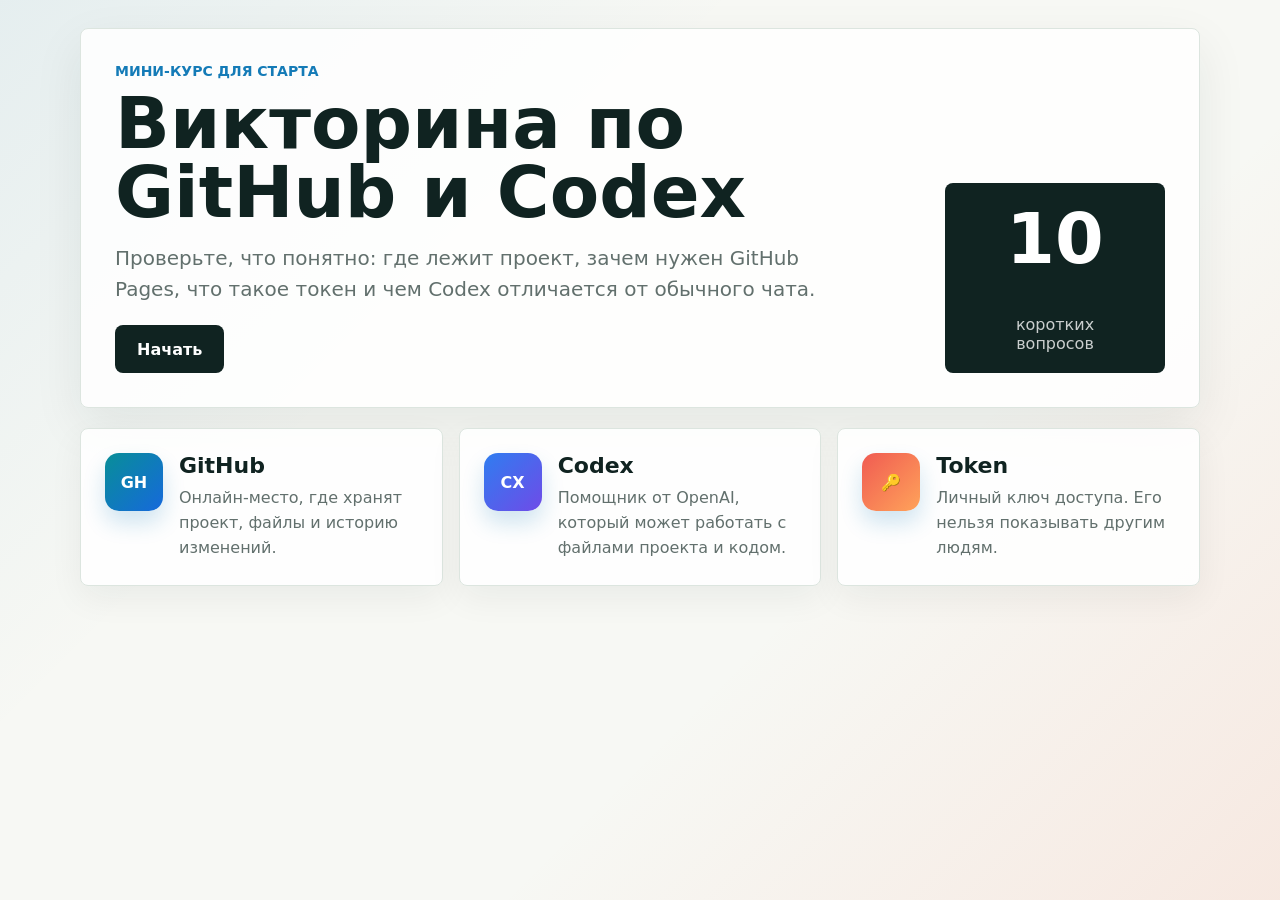
==== index.html @ a249868d "Publish GitHub and Codex quiz" ====
<!doctype html>
<html lang="ru">
<head>
  <meta charset="utf-8">
  <meta name="viewport" content="width=device-width, initial-scale=1">
  <title>Викторина: GitHub и Codex</title>
  <link rel="stylesheet" href="style.css">
</head>
<body>
  <main class="app">
    <section class="intro" id="intro">
      <div class="intro__content">
        <p class="eyebrow">Мини-курс для старта</p>
        <h1>Викторина по GitHub и Codex</h1>
        <p class="intro__text">
          Проверьте, что понятно: где лежит проект, зачем нужен GitHub Pages,
          что такое токен и чем Codex отличается от обычного чата.
        </p>
        <button class="primary-btn" id="startBtn" type="button">Начать</button>
      </div>
      <div class="score-card" aria-label="Информация о викторине">
        <strong>10</strong>
        <span>коротких вопросов</span>
      </div>
    </section>

    <section class="terms" aria-label="Короткий словарь">
      <article class="term-card">
        <span class="term-icon blue">GH</span>
        <div>
          <h2>GitHub</h2>
          <p>Онлайн-место, где хранят проект, файлы и историю изменений.</p>
        </div>
      </article>
      <article class="term-card">
        <span class="term-icon violet">CX</span>
        <div>
          <h2>Codex</h2>
          <p>Помощник от OpenAI, который может работать с файлами проекта и кодом.</p>
        </div>
      </article>
      <article class="term-card">
        <span class="term-icon coral">🔑</span>
        <div>
          <h2>Token</h2>
          <p>Личный ключ доступа. Его нельзя показывать другим людям.</p>
        </div>
      </article>
    </section>

    <section class="quiz is-hidden" id="quiz" aria-live="polite">
      <div class="quiz__top">
        <span id="progressText">Вопрос 1 из 10</span>
        <span id="scoreText">0 правильных</span>
      </div>
      <div class="progress">
        <span id="progressBar"></span>
      </div>
      <article class="question-card">
        <p class="question-tag" id="questionTag">GitHub</p>
        <h2 id="questionText"></h2>
        <div class="answers" id="answers"></div>
      </article>
      <div class="quiz__actions">
        <button class="ghost-btn" id="restartBtn" type="button">Сначала</button>
        <button class="primary-btn" id="nextBtn" type="button" disabled>Дальше</button>
      </div>
    </section>

    <section class="result is-hidden" id="result">
      <p class="eyebrow">Результат</p>
      <h2 id="resultTitle"></h2>
      <p id="resultText"></p>
      <button class="primary-btn" id="againBtn" type="button">Пройти еще раз</button>
    </section>
  </main>

  <script src="script.js"></script>
</body>
</html>
---- style.css ----
:root {
  color-scheme: light;
  --bg: #f7f8f4;
  --ink: #102321;
  --muted: #62706d;
  --line: #dce5df;
  --white: #ffffff;
  --blue: #147bb7;
  --violet: #5359e8;
  --coral: #f37856;
  --green: #18a06f;
  --red: #d94b4b;
  font-family: Inter, ui-sans-serif, system-ui, -apple-system, BlinkMacSystemFont, "Segoe UI", sans-serif;
}

* {
  box-sizing: border-box;
}

body {
  margin: 0;
  min-height: 100vh;
  background:
    linear-gradient(135deg, rgba(20, 123, 183, 0.08), transparent 34%),
    linear-gradient(315deg, rgba(243, 120, 86, 0.12), transparent 36%),
    var(--bg);
  color: var(--ink);
}

button {
  border: 0;
  cursor: pointer;
  font: inherit;
}

.app {
  width: min(1120px, calc(100% - 32px));
  margin: 0 auto;
  padding: 28px 0;
}

.intro {
  min-height: 330px;
  display: grid;
  grid-template-columns: minmax(0, 1fr) 220px;
  gap: 24px;
  align-items: end;
  padding: 34px;
  border: 1px solid var(--line);
  border-radius: 8px;
  background: rgba(255, 255, 255, 0.86);
  box-shadow: 0 18px 50px rgba(16, 35, 33, 0.08);
}

.eyebrow,
.question-tag {
  margin: 0 0 10px;
  color: var(--blue);
  font-size: 14px;
  font-weight: 800;
  text-transform: uppercase;
  letter-spacing: 0;
}

h1,
h2,
p {
  margin-top: 0;
}

h1 {
  max-width: 780px;
  margin-bottom: 16px;
  font-size: clamp(36px, 7vw, 72px);
  line-height: 0.96;
  letter-spacing: 0;
}

.intro__text {
  max-width: 720px;
  color: var(--muted);
  font-size: 20px;
  line-height: 1.55;
}

.primary-btn,
.ghost-btn {
  min-height: 48px;
  padding: 0 22px;
  border-radius: 8px;
  font-weight: 800;
}

.primary-btn {
  background: var(--ink);
  color: var(--white);
}

.primary-btn:disabled {
  cursor: not-allowed;
  opacity: 0.38;
}

.ghost-btn {
  border: 1px solid var(--line);
  background: var(--white);
  color: var(--ink);
}

.score-card {
  display: grid;
  place-items: center;
  min-height: 190px;
  border-radius: 8px;
  background: #102321;
  color: var(--white);
  text-align: center;
}

.score-card strong {
  display: block;
  font-size: 70px;
  line-height: 1;
}

.score-card span {
  max-width: 130px;
  color: rgba(255, 255, 255, 0.78);
}

.terms {
  display: grid;
  grid-template-columns: repeat(3, minmax(0, 1fr));
  gap: 16px;
  margin: 20px 0;
}

.term-card,
.question-card,
.result {
  border: 1px solid var(--line);
  border-radius: 8px;
  background: rgba(255, 255, 255, 0.9);
  box-shadow: 0 12px 34px rgba(16, 35, 33, 0.06);
}

.term-card {
  display: grid;
  grid-template-columns: 58px minmax(0, 1fr);
  gap: 16px;
  min-height: 156px;
  padding: 24px;
}

.term-icon {
  display: grid;
  place-items: center;
  width: 58px;
  height: 58px;
  border-radius: 14px;
  color: var(--white);
  font-weight: 900;
  box-shadow: 0 12px 22px rgba(20, 123, 183, 0.2);
}

.term-icon.blue {
  background: linear-gradient(135deg, #088e98, #1669dc);
}

.term-icon.violet {
  background: linear-gradient(135deg, #2f7df0, #6f4be8);
}

.term-icon.coral {
  background: linear-gradient(135deg, #f05b52, #ffa35a);
}

.term-card h2 {
  margin-bottom: 8px;
  font-size: 22px;
}

.term-card p {
  margin-bottom: 0;
  color: var(--muted);
  line-height: 1.55;
}

.quiz {
  margin-top: 20px;
}

.quiz__top,
.quiz__actions {
  display: flex;
  justify-content: space-between;
  gap: 12px;
  align-items: center;
}

.quiz__top {
  color: var(--muted);
  font-weight: 750;
}

.progress {
  height: 10px;
  margin: 12px 0 18px;
  border-radius: 99px;
  background: #e8eee9;
  overflow: hidden;
}

.progress span {
  display: block;
  width: 0;
  height: 100%;
  border-radius: inherit;
  background: linear-gradient(90deg, var(--blue), var(--green));
  transition: width 220ms ease;
}

.question-card {
  min-height: 360px;
  padding: 30px;
}

.question-card h2 {
  margin-bottom: 24px;
  font-size: clamp(26px, 4vw, 42px);
  line-height: 1.12;
  letter-spacing: 0;
}

.answers {
  display: grid;
  grid-template-columns: repeat(2, minmax(0, 1fr));
  gap: 14px;
}

.answer-btn {
  min-height: 88px;
  padding: 18px;
  border: 1px solid var(--line);
  border-radius: 8px;
  background: var(--white);
  color: var(--ink);
  text-align: left;
  font-weight: 750;
  line-height: 1.35;
}

.answer-btn:hover {
  border-color: #9fbbb2;
}

.answer-btn.correct {
  border-color: rgba(24, 160, 111, 0.5);
  background: rgba(24, 160, 111, 0.12);
}

.answer-btn.wrong {
  border-color: rgba(217, 75, 75, 0.5);
  background: rgba(217, 75, 75, 0.1);
}

.answer-btn:disabled {
  cursor: default;
}

.quiz__actions {
  margin-top: 16px;
}

.result {
  margin-top: 20px;
  padding: 34px;
}

.result h2 {
  margin-bottom: 12px;
  font-size: clamp(32px, 6vw, 58px);
  line-height: 1;
}

.result p {
  max-width: 680px;
  color: var(--muted);
  font-size: 19px;
  line-height: 1.5;
}

.is-hidden {
  display: none;
}

@media (max-width: 760px) {
  .app {
    width: min(100% - 24px, 1120px);
    padding: 12px 0 24px;
  }

  .intro {
    grid-template-columns: 1fr;
    min-height: auto;
    padding: 24px;
  }

  .score-card {
    min-height: 120px;
  }

  .terms,
  .answers {
    grid-template-columns: 1fr;
  }

  .term-card {
    min-height: auto;
    padding: 18px;
  }

  .question-card {
    min-height: auto;
    padding: 22px;
  }

  .quiz__actions {
    align-items: stretch;
    flex-direction: column-reverse;
  }
}
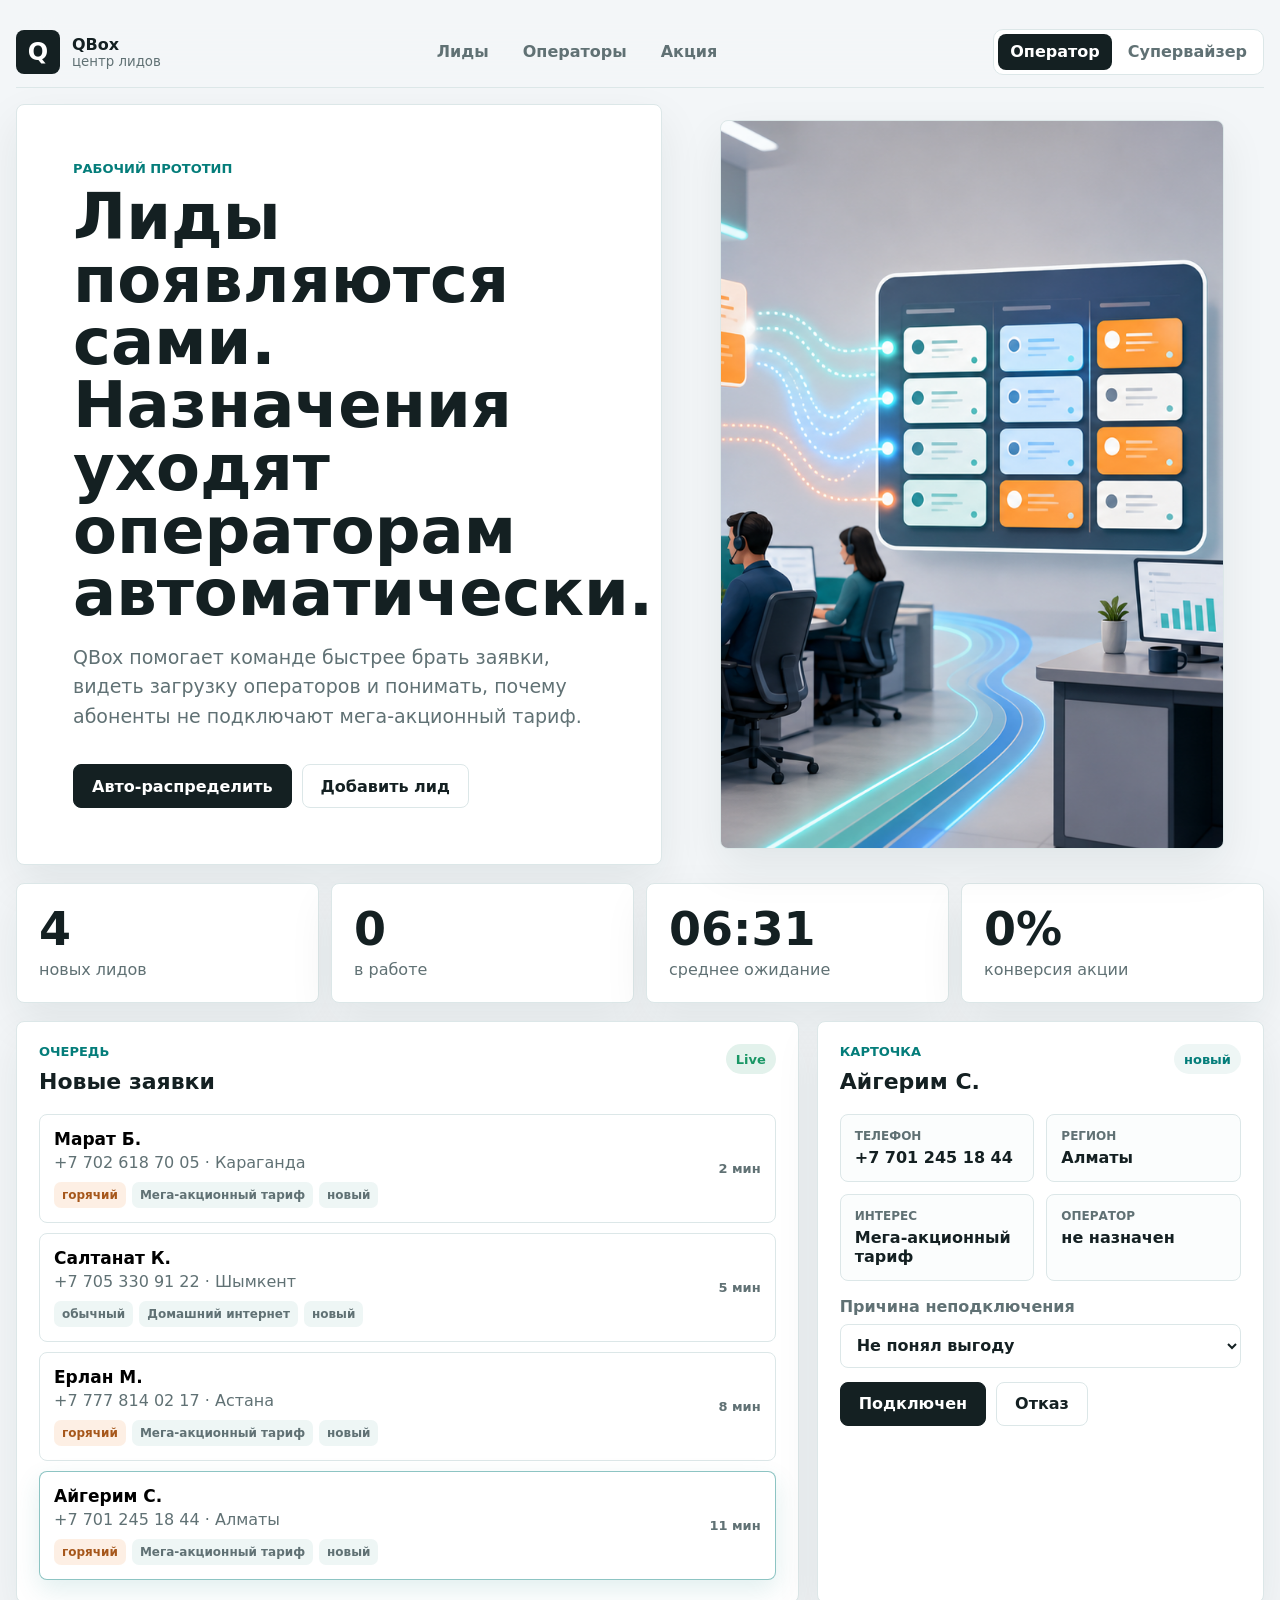
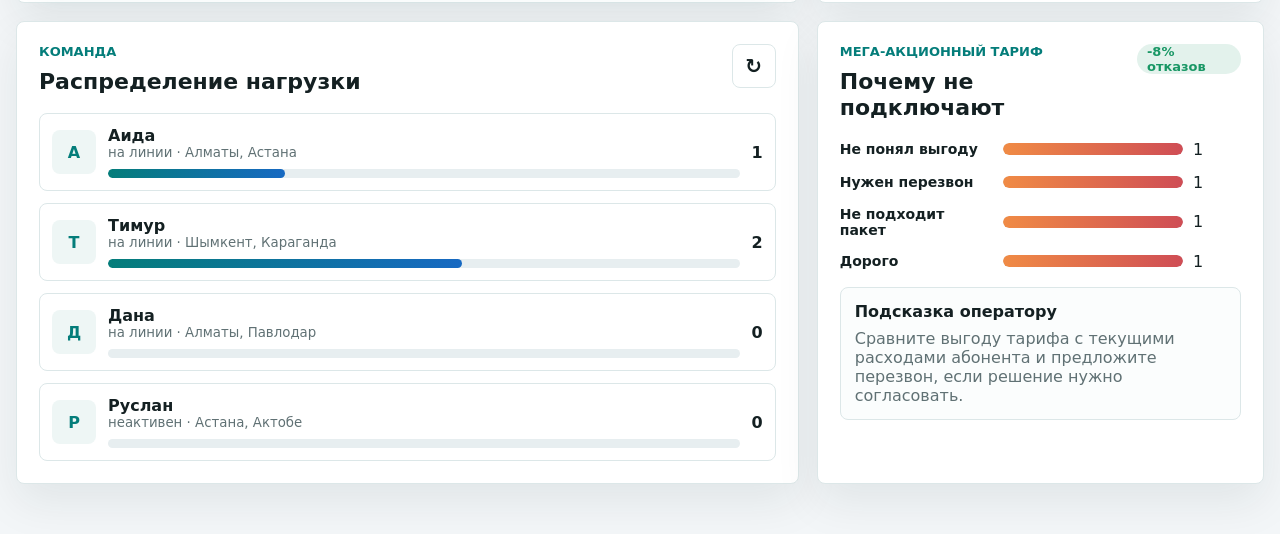
==== commit 294b1757: "Автоматизировать лиды и тарифы" ====
--- a/index.html
+++ b/index.html
@@ -3,78 +3,156 @@
 <head>
   <meta charset="utf-8">
   <meta name="viewport" content="width=device-width, initial-scale=1">
-  <title>Викторина: GitHub и Codex</title>
+  <title>QBox | Центр лидов</title>
   <link rel="stylesheet" href="style.css">
 </head>
 <body>
-  <main class="app">
-    <section class="intro" id="intro">
-      <div class="intro__content">
-        <p class="eyebrow">Мини-курс для старта</p>
-        <h1>Викторина по GitHub и Codex</h1>
-        <p class="intro__text">
-          Проверьте, что понятно: где лежит проект, зачем нужен GitHub Pages,
-          что такое токен и чем Codex отличается от обычного чата.
-        </p>
-        <button class="primary-btn" id="startBtn" type="button">Начать</button>
+  <div class="app-shell">
+    <header class="topbar">
+      <a class="brand" href="#dashboard" aria-label="QBox">
+        <span class="brand__mark">Q</span>
+        <span>
+          <strong>QBox</strong>
+          <small>центр лидов</small>
+        </span>
+      </a>
+      <nav class="nav" aria-label="Разделы">
+        <a href="#queue">Лиды</a>
+        <a href="#team">Операторы</a>
+        <a href="#insights">Акция</a>
+      </nav>
+      <div class="mode-switch" role="group" aria-label="Роль">
+        <button class="is-active" type="button" data-mode="operator">Оператор</button>
+        <button type="button" data-mode="supervisor">Супервайзер</button>
       </div>
-      <div class="score-card" aria-label="Информация о викторине">
-        <strong>10</strong>
-        <span>коротких вопросов</span>
-      </div>
-    </section>
+    </header>
 
-    <section class="terms" aria-label="Короткий словарь">
-      <article class="term-card">
-        <span class="term-icon blue">GH</span>
-        <div>
-          <h2>GitHub</h2>
-          <p>Онлайн-место, где хранят проект, файлы и историю изменений.</p>
+    <main id="dashboard">
+      <section class="hero">
+        <div class="hero__copy">
+          <p class="eyebrow">Рабочий прототип</p>
+          <h1>Лиды появляются сами. Назначения уходят операторам автоматически.</h1>
+          <p>
+            QBox помогает команде быстрее брать заявки, видеть загрузку операторов и понимать,
+            почему абоненты не подключают мега-акционный тариф.
+          </p>
+          <div class="hero__actions">
+            <button class="primary-btn" type="button" id="assignAllBtn">Авто-распределить</button>
+            <button class="ghost-btn" type="button" id="addLeadBtn">Добавить лид</button>
+          </div>
         </div>
-      </article>
-      <article class="term-card">
-        <span class="term-icon violet">CX</span>
-        <div>
-          <h2>Codex</h2>
-          <p>Помощник от OpenAI, который может работать с файлами проекта и кодом.</p>
+        <figure class="hero__visual" aria-label="Визуализация работы контакт-центра">
+          <img src="assets/qbox-workflow.png" alt="Иллюстрация контакт-центра и потока лидов">
+        </figure>
+      </section>
+
+      <section class="metrics" aria-label="Ключевые показатели">
+        <article>
+          <span id="newCount">0</span>
+          <p>новых лидов</p>
+        </article>
+        <article>
+          <span id="activeCount">0</span>
+          <p>в работе</p>
+        </article>
+        <article>
+          <span id="slaValue">00:00</span>
+          <p>среднее ожидание</p>
+        </article>
+        <article>
+          <span id="conversionValue">0%</span>
+          <p>конверсия акции</p>
+        </article>
+      </section>
+
+      <section class="workspace">
+        <div class="panel queue-panel" id="queue">
+          <div class="panel__head">
+            <div>
+              <p class="eyebrow">Очередь</p>
+              <h2>Новые заявки</h2>
+            </div>
+            <span class="live-pill" id="livePill">Live</span>
+          </div>
+          <div class="lead-list" id="leadList" aria-live="polite"></div>
         </div>
-      </article>
-      <article class="term-card">
-        <span class="term-icon coral">🔑</span>
-        <div>
-          <h2>Token</h2>
-          <p>Личный ключ доступа. Его нельзя показывать другим людям.</p>
+
+        <aside class="panel detail-panel" aria-label="Карточка лида">
+          <div class="panel__head">
+            <div>
+              <p class="eyebrow">Карточка</p>
+              <h2 id="detailName">Выберите лид</h2>
+            </div>
+            <span class="status-badge" id="detailStatus">ожидает</span>
+          </div>
+          <dl class="detail-grid">
+            <div>
+              <dt>Телефон</dt>
+              <dd id="detailPhone">-</dd>
+            </div>
+            <div>
+              <dt>Регион</dt>
+              <dd id="detailRegion">-</dd>
+            </div>
+            <div>
+              <dt>Интерес</dt>
+              <dd id="detailTariff">-</dd>
+            </div>
+            <div>
+              <dt>Оператор</dt>
+              <dd id="detailOwner">-</dd>
+            </div>
+          </dl>
+          <label class="field">
+            <span>Причина неподключения</span>
+            <select id="reasonSelect">
+              <option value="">Не выбрана</option>
+              <option>Дорого</option>
+              <option>Не понял выгоду</option>
+              <option>Уже есть другой тариф</option>
+              <option>Не подходит пакет</option>
+              <option>Нужен перезвон</option>
+              <option>Технически недоступно</option>
+            </select>
+          </label>
+          <div class="detail-actions">
+            <button class="primary-btn" type="button" id="connectBtn">Подключен</button>
+            <button class="ghost-btn" type="button" id="declineBtn">Отказ</button>
+          </div>
+        </aside>
+      </section>
+
+      <section class="lower-grid">
+        <div class="panel" id="team">
+          <div class="panel__head">
+            <div>
+              <p class="eyebrow">Команда</p>
+              <h2>Распределение нагрузки</h2>
+            </div>
+            <button class="icon-btn" type="button" id="rebalanceBtn" aria-label="Перебалансировать">↻</button>
+          </div>
+          <div class="operator-list" id="operatorList"></div>
         </div>
-      </article>
-    </section>
 
-    <section class="quiz is-hidden" id="quiz" aria-live="polite">
-      <div class="quiz__top">
-        <span id="progressText">Вопрос 1 из 10</span>
-        <span id="scoreText">0 правильных</span>
-      </div>
-      <div class="progress">
-        <span id="progressBar"></span>
-      </div>
-      <article class="question-card">
-        <p class="question-tag" id="questionTag">GitHub</p>
-        <h2 id="questionText"></h2>
-        <div class="answers" id="answers"></div>
-      </article>
-      <div class="quiz__actions">
-        <button class="ghost-btn" id="restartBtn" type="button">Сначала</button>
-        <button class="primary-btn" id="nextBtn" type="button" disabled>Дальше</button>
-      </div>
-    </section>
+        <div class="panel" id="insights">
+          <div class="panel__head">
+            <div>
+              <p class="eyebrow">Мега-акционный тариф</p>
+              <h2>Почему не подключают</h2>
+            </div>
+            <span class="trend">-8% отказов</span>
+          </div>
+          <div class="reason-chart" id="reasonChart"></div>
+          <div class="script-box">
+            <strong>Подсказка оператору</strong>
+            <p id="scriptTip">Сравните выгоду тарифа с текущими расходами абонента и предложите перезвон, если решение нужно согласовать.</p>
+          </div>
+        </div>
+      </section>
+    </main>
+  </div>
 
-    <section class="result is-hidden" id="result">
-      <p class="eyebrow">Результат</p>
-      <h2 id="resultTitle"></h2>
-      <p id="resultText"></p>
-      <button class="primary-btn" id="againBtn" type="button">Пройти еще раз</button>
-    </section>
-  </main>
-
+  <div class="toast" id="toast" role="status" aria-live="polite"></div>
   <script src="script.js"></script>
 </body>
 </html>
--- a/style.css
+++ b/style.css
@@ -1,65 +1,176 @@
 :root {
   color-scheme: light;
-  --bg: #f7f8f4;
-  --ink: #102321;
-  --muted: #62706d;
-  --line: #dce5df;
-  --white: #ffffff;
-  --blue: #147bb7;
-  --violet: #5359e8;
-  --coral: #f37856;
-  --green: #18a06f;
-  --red: #d94b4b;
-  font-family: Inter, ui-sans-serif, system-ui, -apple-system, BlinkMacSystemFont, "Segoe UI", sans-serif;
+  --bg: #f3f6f8;
+  --surface: #ffffff;
+  --surface-soft: #eef6f5;
+  --ink: #142022;
+  --muted: #607174;
+  --line: #dce7e8;
+  --teal: #047d7a;
+  --blue: #1769c2;
+  --orange: #f08b45;
+  --green: #199765;
+  --red: #cf4d55;
+  --shadow: 0 18px 45px rgba(18, 32, 34, 0.08);
+  font-family: Inter, "Segoe UI", system-ui, -apple-system, BlinkMacSystemFont, sans-serif;
 }
 
 * {
   box-sizing: border-box;
+}
+
+html {
+  scroll-behavior: smooth;
 }
 
 body {
   margin: 0;
   min-height: 100vh;
-  background:
-    linear-gradient(135deg, rgba(20, 123, 183, 0.08), transparent 34%),
-    linear-gradient(315deg, rgba(243, 120, 86, 0.12), transparent 36%),
-    var(--bg);
+  background: var(--bg);
   color: var(--ink);
 }
 
+button,
+select {
+  font: inherit;
+}
+
 button {
+  cursor: pointer;
+}
+
+img {
+  display: block;
+  max-width: 100%;
+}
+
+.app-shell {
+  width: min(1440px, calc(100% - 32px));
+  margin: 0 auto;
+  padding: 16px 0 32px;
+}
+
+.topbar {
+  position: sticky;
+  top: 0;
+  z-index: 5;
+  display: grid;
+  grid-template-columns: auto 1fr auto;
+  gap: 18px;
+  align-items: center;
+  min-height: 72px;
+  margin-bottom: 16px;
+  border-bottom: 1px solid var(--line);
+  background: rgba(243, 246, 248, 0.92);
+  backdrop-filter: blur(16px);
+}
+
+.brand {
+  display: inline-flex;
+  gap: 12px;
+  align-items: center;
+  color: var(--ink);
+  text-decoration: none;
+}
+
+.brand__mark {
+  display: grid;
+  place-items: center;
+  width: 44px;
+  height: 44px;
+  border-radius: 8px;
+  background: var(--ink);
+  color: #fff;
+  font-size: 24px;
+  font-weight: 900;
+}
+
+.brand strong,
+.brand small {
+  display: block;
+}
+
+.brand small {
+  color: var(--muted);
+}
+
+.nav {
+  display: flex;
+  gap: 6px;
+  justify-content: center;
+}
+
+.nav a,
+.mode-switch button {
+  border-radius: 8px;
+  color: var(--muted);
+  text-decoration: none;
+  font-weight: 750;
+}
+
+.nav a {
+  padding: 10px 14px;
+}
+
+.nav a:hover {
+  background: var(--surface-soft);
+  color: var(--ink);
+}
+
+.mode-switch {
+  display: flex;
+  gap: 4px;
+  padding: 4px;
+  border: 1px solid var(--line);
+  border-radius: 10px;
+  background: var(--surface);
+}
+
+.mode-switch button {
+  min-height: 36px;
   border: 0;
-  cursor: pointer;
-  font: inherit;
-}
-
-.app {
-  width: min(1120px, calc(100% - 32px));
-  margin: 0 auto;
-  padding: 28px 0;
-}
-
-.intro {
-  min-height: 330px;
-  display: grid;
-  grid-template-columns: minmax(0, 1fr) 220px;
-  gap: 24px;
-  align-items: end;
-  padding: 34px;
-  border: 1px solid var(--line);
-  border-radius: 8px;
-  background: rgba(255, 255, 255, 0.86);
-  box-shadow: 0 18px 50px rgba(16, 35, 33, 0.08);
-}
-
-.eyebrow,
-.question-tag {
+  background: transparent;
+  padding: 0 12px;
+}
+
+.mode-switch button.is-active {
+  background: var(--ink);
+  color: #fff;
+}
+
+.hero {
+  display: grid;
+  grid-template-columns: minmax(0, 1.05fr) minmax(380px, 0.95fr);
+  gap: 18px;
+  align-items: stretch;
+  min-height: 420px;
+  margin-bottom: 18px;
+}
+
+.hero__copy,
+.hero__visual,
+.panel,
+.metrics article {
+  border: 1px solid var(--line);
+  border-radius: 8px;
+  background: var(--surface);
+  box-shadow: var(--shadow);
+}
+
+.hero__copy {
+  display: flex;
+  flex-direction: column;
+  justify-content: center;
+  padding: clamp(24px, 5vw, 56px);
+}
+
+.eyebrow {
   margin: 0 0 10px;
-  color: var(--blue);
-  font-size: 14px;
-  font-weight: 800;
+  color: var(--teal);
+  font-size: 13px;
+  font-weight: 900;
+  letter-spacing: 0;
   text-transform: uppercase;
-  letter-spacing: 0;
 }
 
 h1,
@@ -69,264 +180,418 @@
 }
 
 h1 {
-  max-width: 780px;
-  margin-bottom: 16px;
-  font-size: clamp(36px, 7vw, 72px);
-  line-height: 0.96;
+  max-width: 760px;
+  margin-bottom: 18px;
+  font-size: clamp(40px, 5vw, 68px);
+  line-height: 0.98;
   letter-spacing: 0;
 }
 
-.intro__text {
-  max-width: 720px;
-  color: var(--muted);
-  font-size: 20px;
+h2 {
+  margin-bottom: 0;
+  font-size: 22px;
+  line-height: 1.2;
+  letter-spacing: 0;
+}
+
+.hero__copy p:not(.eyebrow) {
+  max-width: 680px;
+  color: var(--muted);
+  font-size: 19px;
   line-height: 1.55;
+}
+
+.hero__actions,
+.detail-actions {
+  display: flex;
+  flex-wrap: wrap;
+  gap: 10px;
+  margin-top: 14px;
+}
+
+.primary-btn,
+.ghost-btn,
+.icon-btn {
+  min-height: 44px;
+  border-radius: 8px;
+  font-weight: 850;
 }
 
 .primary-btn,
 .ghost-btn {
-  min-height: 48px;
-  padding: 0 22px;
-  border-radius: 8px;
-  font-weight: 800;
+  padding: 0 18px;
 }
 
 .primary-btn {
+  border: 1px solid var(--ink);
   background: var(--ink);
-  color: var(--white);
-}
-
-.primary-btn:disabled {
-  cursor: not-allowed;
-  opacity: 0.38;
-}
-
-.ghost-btn {
-  border: 1px solid var(--line);
-  background: var(--white);
+  color: #fff;
+}
+
+.ghost-btn,
+.icon-btn {
+  border: 1px solid var(--line);
+  background: #fff;
   color: var(--ink);
 }
 
-.score-card {
-  display: grid;
-  place-items: center;
-  min-height: 190px;
-  border-radius: 8px;
-  background: #102321;
-  color: var(--white);
-  text-align: center;
-}
-
-.score-card strong {
-  display: block;
-  font-size: 70px;
+.icon-btn {
+  width: 44px;
+  font-size: 20px;
+}
+
+.hero__visual {
+  position: relative;
+  min-height: 360px;
+  overflow: hidden;
+  background: #dfeeed;
+}
+
+.hero__visual img {
+  width: 100%;
+  height: 100%;
+  object-fit: cover;
+}
+
+.metrics {
+  display: grid;
+  grid-template-columns: repeat(4, minmax(0, 1fr));
+  gap: 12px;
+  margin-bottom: 18px;
+}
+
+.metrics article {
+  min-height: 120px;
+  padding: 22px;
+}
+
+.metrics span {
+  display: block;
+  margin-bottom: 8px;
+  font-size: clamp(30px, 4vw, 46px);
+  font-weight: 900;
   line-height: 1;
 }
 
-.score-card span {
-  max-width: 130px;
-  color: rgba(255, 255, 255, 0.78);
-}
-
-.terms {
-  display: grid;
-  grid-template-columns: repeat(3, minmax(0, 1fr));
-  gap: 16px;
-  margin: 20px 0;
-}
-
-.term-card,
-.question-card,
-.result {
-  border: 1px solid var(--line);
-  border-radius: 8px;
-  background: rgba(255, 255, 255, 0.9);
-  box-shadow: 0 12px 34px rgba(16, 35, 33, 0.06);
-}
-
-.term-card {
-  display: grid;
-  grid-template-columns: 58px minmax(0, 1fr);
-  gap: 16px;
-  min-height: 156px;
-  padding: 24px;
-}
-
-.term-icon {
-  display: grid;
-  place-items: center;
-  width: 58px;
-  height: 58px;
-  border-radius: 14px;
-  color: var(--white);
-  font-weight: 900;
-  box-shadow: 0 12px 22px rgba(20, 123, 183, 0.2);
-}
-
-.term-icon.blue {
-  background: linear-gradient(135deg, #088e98, #1669dc);
-}
-
-.term-icon.violet {
-  background: linear-gradient(135deg, #2f7df0, #6f4be8);
-}
-
-.term-icon.coral {
-  background: linear-gradient(135deg, #f05b52, #ffa35a);
-}
-
-.term-card h2 {
-  margin-bottom: 8px;
-  font-size: 22px;
-}
-
-.term-card p {
+.metrics p,
+.lead-card p,
+.script-box p {
   margin-bottom: 0;
   color: var(--muted);
-  line-height: 1.55;
-}
-
-.quiz {
-  margin-top: 20px;
-}
-
-.quiz__top,
-.quiz__actions {
+}
+
+.workspace,
+.lower-grid {
+  display: grid;
+  grid-template-columns: minmax(0, 1.4fr) minmax(320px, 0.8fr);
+  gap: 18px;
+  margin-bottom: 18px;
+}
+
+.panel {
+  padding: 22px;
+}
+
+.panel__head {
   display: flex;
   justify-content: space-between;
+  gap: 14px;
+  align-items: flex-start;
+  margin-bottom: 18px;
+}
+
+.live-pill,
+.status-badge,
+.trend {
+  display: inline-flex;
+  align-items: center;
+  min-height: 30px;
+  border-radius: 999px;
+  padding: 0 10px;
+  font-size: 13px;
+  font-weight: 850;
+}
+
+.live-pill {
+  background: rgba(25, 151, 101, 0.12);
+  color: var(--green);
+}
+
+.status-badge {
+  background: var(--surface-soft);
+  color: var(--teal);
+}
+
+.trend {
+  background: rgba(25, 151, 101, 0.12);
+  color: var(--green);
+}
+
+.lead-list {
+  display: grid;
+  gap: 10px;
+}
+
+.lead-card {
+  display: grid;
+  grid-template-columns: minmax(0, 1fr) auto;
+  gap: 14px;
+  align-items: center;
+  width: 100%;
+  min-height: 92px;
+  border: 1px solid var(--line);
+  border-radius: 8px;
+  background: #fff;
+  padding: 14px;
+  text-align: left;
+}
+
+.lead-card:hover,
+.lead-card.is-selected {
+  border-color: rgba(4, 125, 122, 0.45);
+  box-shadow: 0 10px 26px rgba(4, 125, 122, 0.12);
+}
+
+.lead-card strong {
+  display: block;
+  margin-bottom: 4px;
+  font-size: 17px;
+}
+
+.lead-meta {
+  display: flex;
+  flex-wrap: wrap;
+  gap: 6px;
+  margin-top: 10px;
+}
+
+.chip {
+  display: inline-flex;
+  align-items: center;
+  min-height: 26px;
+  border-radius: 7px;
+  background: var(--surface-soft);
+  padding: 0 8px;
+  color: var(--muted);
+  font-size: 12px;
+  font-weight: 800;
+}
+
+.chip.hot {
+  background: rgba(240, 139, 69, 0.14);
+  color: #a6571b;
+}
+
+.lead-time {
+  color: var(--muted);
+  font-size: 13px;
+  font-weight: 850;
+}
+
+.detail-grid {
+  display: grid;
+  grid-template-columns: repeat(2, minmax(0, 1fr));
   gap: 12px;
-  align-items: center;
-}
-
-.quiz__top {
-  color: var(--muted);
-  font-weight: 750;
-}
-
-.progress {
-  height: 10px;
-  margin: 12px 0 18px;
-  border-radius: 99px;
-  background: #e8eee9;
+  margin: 0 0 16px;
+}
+
+.detail-grid div,
+.script-box {
+  border: 1px solid var(--line);
+  border-radius: 8px;
+  background: #fbfdfd;
+  padding: 14px;
+}
+
+dt {
+  margin-bottom: 5px;
+  color: var(--muted);
+  font-size: 12px;
+  font-weight: 850;
+  text-transform: uppercase;
+}
+
+dd {
+  margin: 0;
+  font-weight: 850;
+}
+
+.field {
+  display: grid;
+  gap: 8px;
+  color: var(--muted);
+  font-weight: 850;
+}
+
+.field select {
+  min-height: 44px;
+  border: 1px solid var(--line);
+  border-radius: 8px;
+  background: #fff;
+  color: var(--ink);
+  padding: 0 12px;
+}
+
+.operator-list {
+  display: grid;
+  gap: 12px;
+}
+
+.operator-card {
+  display: grid;
+  grid-template-columns: 44px minmax(0, 1fr) auto;
+  gap: 12px;
+  align-items: center;
+  border: 1px solid var(--line);
+  border-radius: 8px;
+  padding: 12px;
+}
+
+.avatar {
+  display: grid;
+  place-items: center;
+  width: 44px;
+  height: 44px;
+  border-radius: 8px;
+  background: var(--surface-soft);
+  color: var(--teal);
+  font-weight: 900;
+}
+
+.operator-card strong,
+.operator-card small {
+  display: block;
+}
+
+.operator-card small {
+  color: var(--muted);
+}
+
+.load-bar {
+  height: 9px;
+  margin-top: 9px;
+  border-radius: 999px;
+  background: #e7eef0;
   overflow: hidden;
 }
 
-.progress span {
-  display: block;
-  width: 0;
+.load-bar span {
+  display: block;
   height: 100%;
   border-radius: inherit;
-  background: linear-gradient(90deg, var(--blue), var(--green));
-  transition: width 220ms ease;
-}
-
-.question-card {
-  min-height: 360px;
-  padding: 30px;
-}
-
-.question-card h2 {
-  margin-bottom: 24px;
-  font-size: clamp(26px, 4vw, 42px);
-  line-height: 1.12;
-  letter-spacing: 0;
-}
-
-.answers {
-  display: grid;
-  grid-template-columns: repeat(2, minmax(0, 1fr));
+  background: linear-gradient(90deg, var(--teal), var(--blue));
+}
+
+.operator-count {
+  font-weight: 900;
+}
+
+.reason-chart {
+  display: grid;
   gap: 14px;
-}
-
-.answer-btn {
-  min-height: 88px;
-  padding: 18px;
-  border: 1px solid var(--line);
-  border-radius: 8px;
-  background: var(--white);
-  color: var(--ink);
-  text-align: left;
-  font-weight: 750;
-  line-height: 1.35;
-}
-
-.answer-btn:hover {
-  border-color: #9fbbb2;
-}
-
-.answer-btn.correct {
-  border-color: rgba(24, 160, 111, 0.5);
-  background: rgba(24, 160, 111, 0.12);
-}
-
-.answer-btn.wrong {
-  border-color: rgba(217, 75, 75, 0.5);
-  background: rgba(217, 75, 75, 0.1);
-}
-
-.answer-btn:disabled {
-  cursor: default;
-}
-
-.quiz__actions {
-  margin-top: 16px;
-}
-
-.result {
-  margin-top: 20px;
-  padding: 34px;
-}
-
-.result h2 {
-  margin-bottom: 12px;
-  font-size: clamp(32px, 6vw, 58px);
-  line-height: 1;
-}
-
-.result p {
-  max-width: 680px;
-  color: var(--muted);
-  font-size: 19px;
-  line-height: 1.5;
-}
-
-.is-hidden {
-  display: none;
-}
-
-@media (max-width: 760px) {
-  .app {
-    width: min(100% - 24px, 1120px);
-    padding: 12px 0 24px;
-  }
-
-  .intro {
+  margin-bottom: 16px;
+}
+
+.reason-row {
+  display: grid;
+  grid-template-columns: minmax(110px, 0.85fr) minmax(120px, 1fr) 48px;
+  gap: 10px;
+  align-items: center;
+}
+
+.reason-row strong {
+  font-size: 14px;
+}
+
+.reason-bar {
+  height: 12px;
+  border-radius: 999px;
+  background: #e6eef0;
+  overflow: hidden;
+}
+
+.reason-bar span {
+  display: block;
+  height: 100%;
+  border-radius: inherit;
+  background: linear-gradient(90deg, var(--orange), var(--red));
+}
+
+.script-box strong {
+  display: block;
+  margin-bottom: 8px;
+}
+
+.toast {
+  position: fixed;
+  right: 18px;
+  bottom: 18px;
+  z-index: 10;
+  max-width: min(420px, calc(100% - 36px));
+  transform: translateY(18px);
+  opacity: 0;
+  border-radius: 8px;
+  background: var(--ink);
+  color: #fff;
+  padding: 14px 16px;
+  box-shadow: 0 18px 40px rgba(20, 32, 34, 0.24);
+  transition: opacity 180ms ease, transform 180ms ease;
+}
+
+.toast.is-visible {
+  transform: translateY(0);
+  opacity: 1;
+}
+
+@media (max-width: 1040px) {
+  .topbar,
+  .hero,
+  .workspace,
+  .lower-grid {
     grid-template-columns: 1fr;
+  }
+
+  .nav {
+    justify-content: flex-start;
+    order: 3;
+  }
+
+  .metrics {
+    grid-template-columns: repeat(2, minmax(0, 1fr));
+  }
+}
+
+@media (max-width: 640px) {
+  .app-shell {
+    width: min(100% - 20px, 1440px);
+    padding-top: 8px;
+  }
+
+  .topbar {
+    gap: 10px;
+  }
+
+  .mode-switch,
+  .nav {
+    overflow-x: auto;
+  }
+
+  .hero {
     min-height: auto;
-    padding: 24px;
-  }
-
-  .score-card {
-    min-height: 120px;
-  }
-
-  .terms,
-  .answers {
+  }
+
+  .hero__visual {
+    min-height: 240px;
+  }
+
+  .metrics,
+  .detail-grid,
+  .reason-row {
     grid-template-columns: 1fr;
   }
 
-  .term-card {
-    min-height: auto;
-    padding: 18px;
-  }
-
-  .question-card {
-    min-height: auto;
-    padding: 22px;
-  }
-
-  .quiz__actions {
-    align-items: stretch;
-    flex-direction: column-reverse;
-  }
-}
+  .lead-card,
+  .operator-card {
+    grid-template-columns: 1fr;
+  }
+}
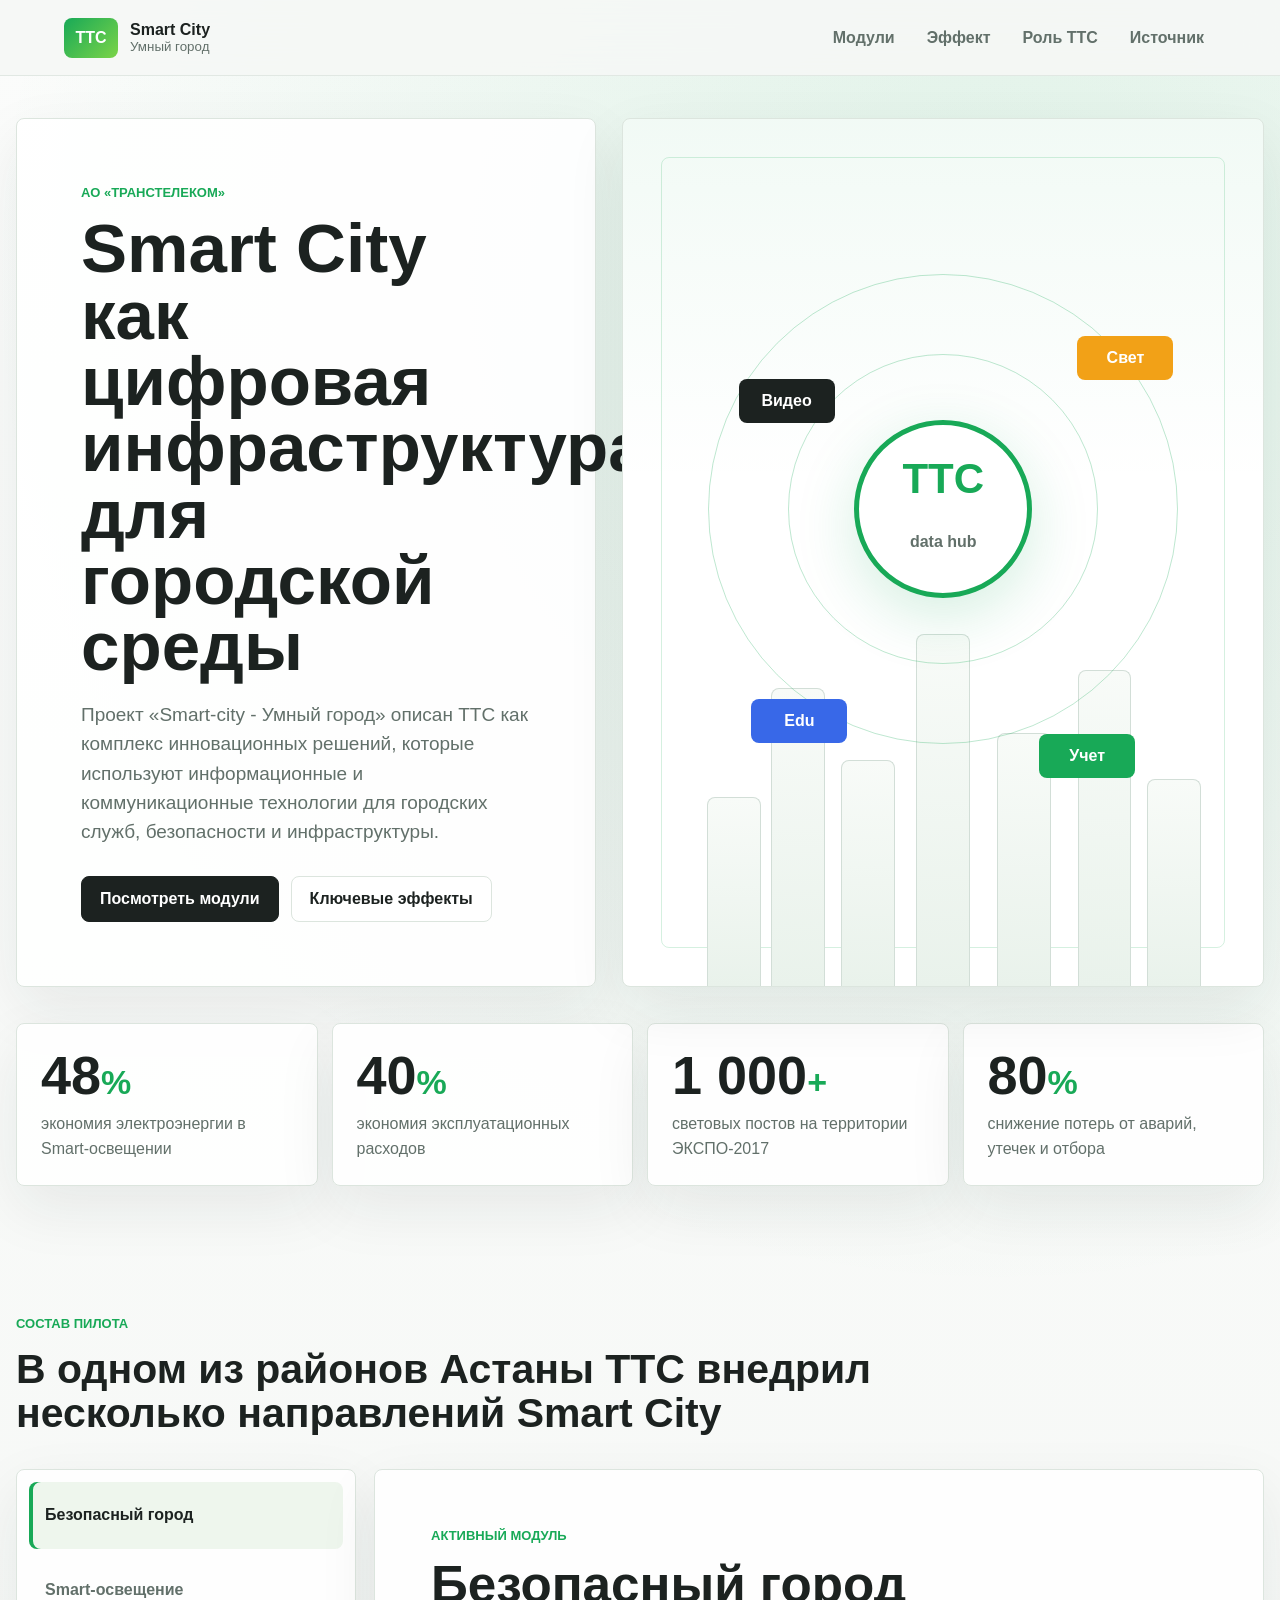
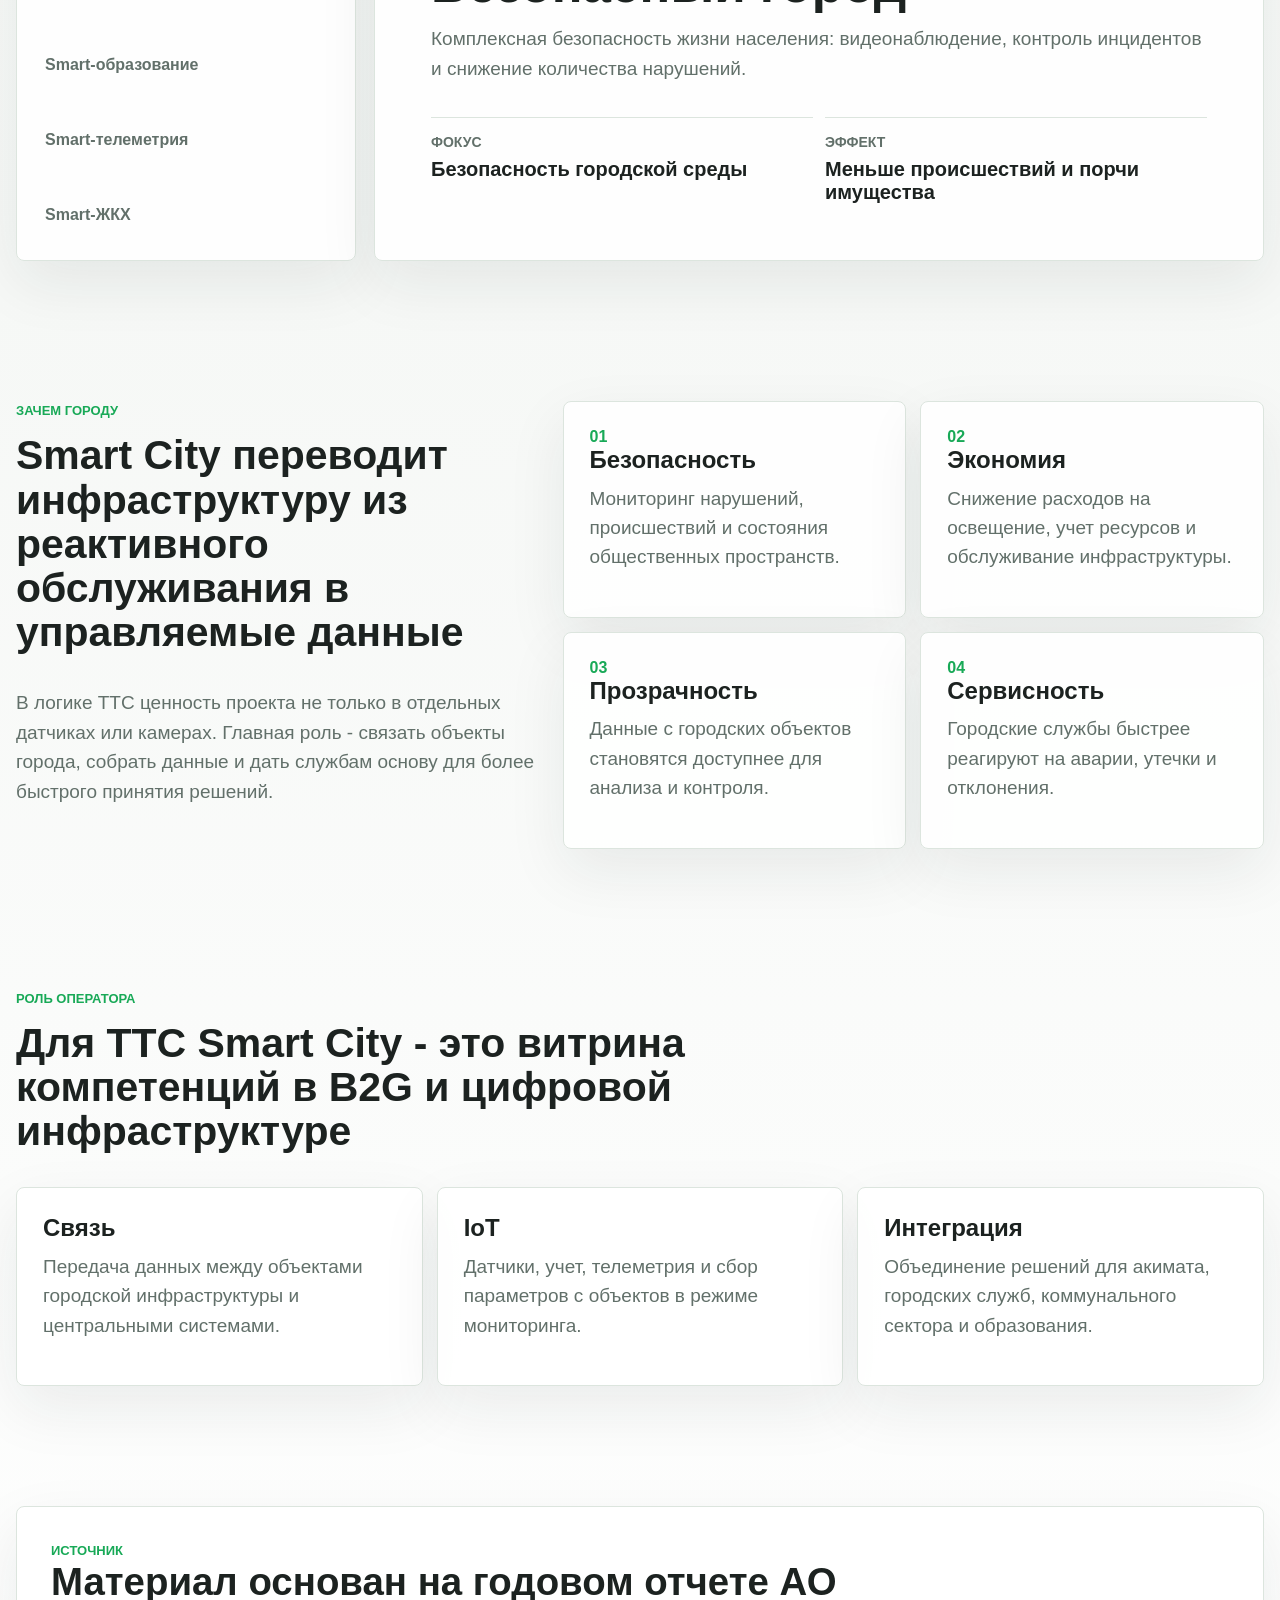
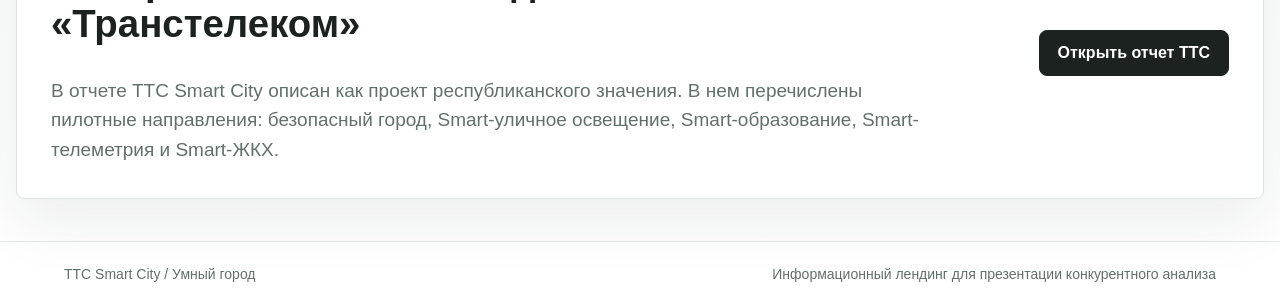
==== commit 52b6745c: "Build TTC Smart City landing page" ====
--- a/index.html
+++ b/index.html
@@ -3,156 +3,192 @@
 <head>
   <meta charset="utf-8">
   <meta name="viewport" content="width=device-width, initial-scale=1">
-  <title>QBox | Центр лидов</title>
+  <title>TTC Smart City | Умный город</title>
+  <meta name="description" content="Презентационная страница проекта TTC Smart City / Умный город: безопасный город, smart-освещение, образование, телеметрия и ЖКХ.">
   <link rel="stylesheet" href="style.css">
 </head>
 <body>
-  <div class="app-shell">
-    <header class="topbar">
-      <a class="brand" href="#dashboard" aria-label="QBox">
-        <span class="brand__mark">Q</span>
-        <span>
-          <strong>QBox</strong>
-          <small>центр лидов</small>
-        </span>
-      </a>
-      <nav class="nav" aria-label="Разделы">
-        <a href="#queue">Лиды</a>
-        <a href="#team">Операторы</a>
-        <a href="#insights">Акция</a>
-      </nav>
-      <div class="mode-switch" role="group" aria-label="Роль">
-        <button class="is-active" type="button" data-mode="operator">Оператор</button>
-        <button type="button" data-mode="supervisor">Супервайзер</button>
+  <header class="site-header">
+    <a class="brand" href="#top" aria-label="TTC Smart City">
+      <span class="brand__mark">TTC</span>
+      <span>
+        <strong>Smart City</strong>
+        <small>Умный город</small>
+      </span>
+    </a>
+    <nav class="nav" aria-label="Разделы сайта">
+      <a href="#modules">Модули</a>
+      <a href="#impact">Эффект</a>
+      <a href="#role">Роль TTC</a>
+      <a href="#source">Источник</a>
+    </nav>
+  </header>
+
+  <main id="top">
+    <section class="hero" aria-labelledby="hero-title">
+      <div class="hero__copy">
+        <p class="eyebrow">АО «Транстелеком»</p>
+        <h1 id="hero-title">Smart City как цифровая инфраструктура для городской среды</h1>
+        <p>
+          Проект «Smart-city - Умный город» описан TTC как комплекс инновационных решений,
+          которые используют информационные и коммуникационные технологии для городских
+          служб, безопасности и инфраструктуры.
+        </p>
+        <div class="hero__actions">
+          <a class="button button--primary" href="#modules">Посмотреть модули</a>
+          <a class="button button--ghost" href="#impact">Ключевые эффекты</a>
+        </div>
       </div>
-    </header>
 
-    <main id="dashboard">
-      <section class="hero">
-        <div class="hero__copy">
-          <p class="eyebrow">Рабочий прототип</p>
-          <h1>Лиды появляются сами. Назначения уходят операторам автоматически.</h1>
-          <p>
-            QBox помогает команде быстрее брать заявки, видеть загрузку операторов и понимать,
-            почему абоненты не подключают мега-акционный тариф.
-          </p>
-          <div class="hero__actions">
-            <button class="primary-btn" type="button" id="assignAllBtn">Авто-распределить</button>
-            <button class="ghost-btn" type="button" id="addLeadBtn">Добавить лид</button>
-          </div>
+      <div class="city-stage" aria-label="Схема умного города">
+        <div class="skyline" aria-hidden="true">
+          <span style="--h: 42%; --x: 6%;"></span>
+          <span style="--h: 66%; --x: 18%;"></span>
+          <span style="--h: 50%; --x: 31%;"></span>
+          <span style="--h: 78%; --x: 45%;"></span>
+          <span style="--h: 56%; --x: 60%;"></span>
+          <span style="--h: 70%; --x: 75%;"></span>
+          <span style="--h: 46%; --x: 88%;"></span>
         </div>
-        <figure class="hero__visual" aria-label="Визуализация работы контакт-центра">
-          <img src="assets/qbox-workflow.png" alt="Иллюстрация контакт-центра и потока лидов">
-        </figure>
-      </section>
+        <div class="signal signal--one"></div>
+        <div class="signal signal--two"></div>
+        <div class="hub">
+          <strong>TTC</strong>
+          <span>data hub</span>
+        </div>
+        <div class="node node--camera">Видео</div>
+        <div class="node node--light">Свет</div>
+        <div class="node node--meter">Учет</div>
+        <div class="node node--school">Edu</div>
+      </div>
+    </section>
 
-      <section class="metrics" aria-label="Ключевые показатели">
+    <section class="stats" aria-label="Ключевые показатели проекта">
+      <article>
+        <strong data-count="48">0</strong><span>%</span>
+        <p>экономия электроэнергии в Smart-освещении</p>
+      </article>
+      <article>
+        <strong data-count="40">0</strong><span>%</span>
+        <p>экономия эксплуатационных расходов</p>
+      </article>
+      <article>
+        <strong data-count="1000">0</strong><span>+</span>
+        <p>световых постов на территории ЭКСПО-2017</p>
+      </article>
+      <article>
+        <strong data-count="80">0</strong><span>%</span>
+        <p>снижение потерь от аварий, утечек и отбора</p>
+      </article>
+    </section>
+
+    <section class="section" id="modules">
+      <div class="section__head">
+        <p class="eyebrow">Состав пилота</p>
+        <h2>В одном из районов Астаны TTC внедрил несколько направлений Smart City</h2>
+      </div>
+
+      <div class="module-layout">
+        <div class="module-tabs" role="tablist" aria-label="Модули Smart City">
+          <button class="module-tab is-active" type="button" data-module="security">Безопасный город</button>
+          <button class="module-tab" type="button" data-module="lighting">Smart-освещение</button>
+          <button class="module-tab" type="button" data-module="education">Smart-образование</button>
+          <button class="module-tab" type="button" data-module="telemetry">Smart-телеметрия</button>
+          <button class="module-tab" type="button" data-module="housing">Smart-ЖКХ</button>
+        </div>
+
+        <article class="module-card" id="moduleCard" aria-live="polite">
+          <span class="module-card__label">Активный модуль</span>
+          <h3>Безопасный город</h3>
+          <p>Комплексная безопасность жизни населения: видеонаблюдение, контроль инцидентов и снижение количества нарушений.</p>
+          <dl>
+            <div>
+              <dt>Фокус</dt>
+              <dd>Безопасность городской среды</dd>
+            </div>
+            <div>
+              <dt>Эффект</dt>
+              <dd>Меньше происшествий и порчи имущества</dd>
+            </div>
+          </dl>
+        </article>
+      </div>
+    </section>
+
+    <section class="impact-section" id="impact">
+      <div class="impact-copy">
+        <p class="eyebrow">Зачем городу</p>
+        <h2>Smart City переводит инфраструктуру из реактивного обслуживания в управляемые данные</h2>
+        <p>
+          В логике TTC ценность проекта не только в отдельных датчиках или камерах. Главная
+          роль - связать объекты города, собрать данные и дать службам основу для более
+          быстрого принятия решений.
+        </p>
+      </div>
+      <div class="impact-grid">
         <article>
-          <span id="newCount">0</span>
-          <p>новых лидов</p>
+          <span>01</span>
+          <h3>Безопасность</h3>
+          <p>Мониторинг нарушений, происшествий и состояния общественных пространств.</p>
         </article>
         <article>
-          <span id="activeCount">0</span>
-          <p>в работе</p>
+          <span>02</span>
+          <h3>Экономия</h3>
+          <p>Снижение расходов на освещение, учет ресурсов и обслуживание инфраструктуры.</p>
         </article>
         <article>
-          <span id="slaValue">00:00</span>
-          <p>среднее ожидание</p>
+          <span>03</span>
+          <h3>Прозрачность</h3>
+          <p>Данные с городских объектов становятся доступнее для анализа и контроля.</p>
         </article>
         <article>
-          <span id="conversionValue">0%</span>
-          <p>конверсия акции</p>
+          <span>04</span>
+          <h3>Сервисность</h3>
+          <p>Городские службы быстрее реагируют на аварии, утечки и отклонения.</p>
         </article>
-      </section>
+      </div>
+    </section>
 
-      <section class="workspace">
-        <div class="panel queue-panel" id="queue">
-          <div class="panel__head">
-            <div>
-              <p class="eyebrow">Очередь</p>
-              <h2>Новые заявки</h2>
-            </div>
-            <span class="live-pill" id="livePill">Live</span>
-          </div>
-          <div class="lead-list" id="leadList" aria-live="polite"></div>
-        </div>
+    <section class="section role-section" id="role">
+      <div class="section__head">
+        <p class="eyebrow">Роль оператора</p>
+        <h2>Для TTC Smart City - это витрина компетенций в B2G и цифровой инфраструктуре</h2>
+      </div>
+      <div class="role-grid">
+        <article>
+          <h3>Связь</h3>
+          <p>Передача данных между объектами городской инфраструктуры и центральными системами.</p>
+        </article>
+        <article>
+          <h3>IoT</h3>
+          <p>Датчики, учет, телеметрия и сбор параметров с объектов в режиме мониторинга.</p>
+        </article>
+        <article>
+          <h3>Интеграция</h3>
+          <p>Объединение решений для акимата, городских служб, коммунального сектора и образования.</p>
+        </article>
+      </div>
+    </section>
 
-        <aside class="panel detail-panel" aria-label="Карточка лида">
-          <div class="panel__head">
-            <div>
-              <p class="eyebrow">Карточка</p>
-              <h2 id="detailName">Выберите лид</h2>
-            </div>
-            <span class="status-badge" id="detailStatus">ожидает</span>
-          </div>
-          <dl class="detail-grid">
-            <div>
-              <dt>Телефон</dt>
-              <dd id="detailPhone">-</dd>
-            </div>
-            <div>
-              <dt>Регион</dt>
-              <dd id="detailRegion">-</dd>
-            </div>
-            <div>
-              <dt>Интерес</dt>
-              <dd id="detailTariff">-</dd>
-            </div>
-            <div>
-              <dt>Оператор</dt>
-              <dd id="detailOwner">-</dd>
-            </div>
-          </dl>
-          <label class="field">
-            <span>Причина неподключения</span>
-            <select id="reasonSelect">
-              <option value="">Не выбрана</option>
-              <option>Дорого</option>
-              <option>Не понял выгоду</option>
-              <option>Уже есть другой тариф</option>
-              <option>Не подходит пакет</option>
-              <option>Нужен перезвон</option>
-              <option>Технически недоступно</option>
-            </select>
-          </label>
-          <div class="detail-actions">
-            <button class="primary-btn" type="button" id="connectBtn">Подключен</button>
-            <button class="ghost-btn" type="button" id="declineBtn">Отказ</button>
-          </div>
-        </aside>
-      </section>
+    <section class="source-section" id="source">
+      <div>
+        <p class="eyebrow">Источник</p>
+        <h2>Материал основан на годовом отчете АО «Транстелеком»</h2>
+        <p>
+          В отчете TTC Smart City описан как проект республиканского значения. В нем перечислены
+          пилотные направления: безопасный город, Smart-уличное освещение, Smart-образование,
+          Smart-телеметрия и Smart-ЖКХ.
+        </p>
+      </div>
+      <a class="button button--primary" href="https://ttc.kz/report-2018/ru/krupnye-i-strategicheski-vazhnye-invesitsionnye-proekty-2018-goda" target="_blank" rel="noreferrer">Открыть отчет TTC</a>
+    </section>
+  </main>
 
-      <section class="lower-grid">
-        <div class="panel" id="team">
-          <div class="panel__head">
-            <div>
-              <p class="eyebrow">Команда</p>
-              <h2>Распределение нагрузки</h2>
-            </div>
-            <button class="icon-btn" type="button" id="rebalanceBtn" aria-label="Перебалансировать">↻</button>
-          </div>
-          <div class="operator-list" id="operatorList"></div>
-        </div>
+  <footer class="footer">
+    <span>TTC Smart City / Умный город</span>
+    <span>Информационный лендинг для презентации конкурентного анализа</span>
+  </footer>
 
-        <div class="panel" id="insights">
-          <div class="panel__head">
-            <div>
-              <p class="eyebrow">Мега-акционный тариф</p>
-              <h2>Почему не подключают</h2>
-            </div>
-            <span class="trend">-8% отказов</span>
-          </div>
-          <div class="reason-chart" id="reasonChart"></div>
-          <div class="script-box">
-            <strong>Подсказка оператору</strong>
-            <p id="scriptTip">Сравните выгоду тарифа с текущими расходами абонента и предложите перезвон, если решение нужно согласовать.</p>
-          </div>
-        </div>
-      </section>
-    </main>
-  </div>
-
-  <div class="toast" id="toast" role="status" aria-live="polite"></div>
   <script src="script.js"></script>
 </body>
 </html>
--- a/style.css
+++ b/style.css
@@ -1,18 +1,18 @@
 :root {
   color-scheme: light;
-  --bg: #f3f6f8;
+  --bg: #f6f8f6;
   --surface: #ffffff;
-  --surface-soft: #eef6f5;
-  --ink: #142022;
-  --muted: #607174;
-  --line: #dce7e8;
-  --teal: #047d7a;
-  --blue: #1769c2;
-  --orange: #f08b45;
-  --green: #199765;
-  --red: #cf4d55;
-  --shadow: 0 18px 45px rgba(18, 32, 34, 0.08);
-  font-family: Inter, "Segoe UI", system-ui, -apple-system, BlinkMacSystemFont, sans-serif;
+  --surface-soft: #eef6ed;
+  --ink: #1c2220;
+  --muted: #62706a;
+  --line: #dce5de;
+  --green: #18a957;
+  --green-dark: #0b7b3c;
+  --blue: #3868e8;
+  --orange: #f2a117;
+  --red: #e75a5a;
+  --shadow: 0 22px 60px rgba(28, 34, 32, 0.08);
+  font-family: Inter, "Segoe UI", Arial, sans-serif;
 }
 
 * {
@@ -25,63 +25,50 @@
 
 body {
   margin: 0;
-  min-height: 100vh;
-  background: var(--bg);
+  background:
+    radial-gradient(circle at 78% 8%, rgba(24, 169, 87, 0.12), transparent 30%),
+    linear-gradient(180deg, #fbfcfb 0%, var(--bg) 54%, #fff 100%);
   color: var(--ink);
 }
 
-button,
-select {
+a {
+  color: inherit;
+}
+
+button {
   font: inherit;
 }
 
-button {
-  cursor: pointer;
-}
-
-img {
-  display: block;
-  max-width: 100%;
-}
-
-.app-shell {
-  width: min(1440px, calc(100% - 32px));
-  margin: 0 auto;
-  padding: 16px 0 32px;
-}
-
-.topbar {
+.site-header {
   position: sticky;
   top: 0;
-  z-index: 5;
-  display: grid;
-  grid-template-columns: auto 1fr auto;
-  gap: 18px;
+  z-index: 10;
+  display: flex;
   align-items: center;
-  min-height: 72px;
-  margin-bottom: 16px;
-  border-bottom: 1px solid var(--line);
-  background: rgba(243, 246, 248, 0.92);
-  backdrop-filter: blur(16px);
+  justify-content: space-between;
+  gap: 24px;
+  min-height: 76px;
+  padding: 12px clamp(20px, 5vw, 78px);
+  border-bottom: 1px solid rgba(220, 229, 222, 0.82);
+  background: rgba(246, 248, 246, 0.9);
+  backdrop-filter: blur(18px);
 }
 
 .brand {
   display: inline-flex;
+  align-items: center;
   gap: 12px;
-  align-items: center;
-  color: var(--ink);
   text-decoration: none;
 }
 
 .brand__mark {
   display: grid;
   place-items: center;
-  width: 44px;
-  height: 44px;
-  border-radius: 8px;
-  background: var(--ink);
+  width: 54px;
+  height: 40px;
+  border-radius: 8px;
+  background: linear-gradient(135deg, var(--green), #7bd448);
   color: #fff;
-  font-size: 24px;
   font-weight: 900;
 }
 
@@ -90,26 +77,24 @@
   display: block;
 }
 
-.brand small {
+.brand small,
+.nav a,
+p {
   color: var(--muted);
 }
 
 .nav {
   display: flex;
-  gap: 6px;
-  justify-content: center;
-}
-
-.nav a,
-.mode-switch button {
-  border-radius: 8px;
-  color: var(--muted);
+  flex-wrap: wrap;
+  gap: 8px;
+  justify-content: flex-end;
+}
+
+.nav a {
+  border-radius: 8px;
+  padding: 10px 12px;
   text-decoration: none;
   font-weight: 750;
-}
-
-.nav a {
-  padding: 10px 14px;
 }
 
 .nav a:hover {
@@ -117,43 +102,31 @@
   color: var(--ink);
 }
 
-.mode-switch {
-  display: flex;
-  gap: 4px;
-  padding: 4px;
+main {
+  width: min(1440px, calc(100% - 32px));
+  margin: 0 auto;
+}
+
+.hero {
+  display: grid;
+  grid-template-columns: minmax(0, 0.95fr) minmax(420px, 1.05fr);
+  gap: 26px;
+  align-items: stretch;
+  min-height: calc(100vh - 96px);
+  padding: 42px 0 28px;
+}
+
+.hero__copy,
+.city-stage,
+.stats article,
+.module-card,
+.module-tabs,
+.impact-grid article,
+.role-grid article,
+.source-section {
   border: 1px solid var(--line);
-  border-radius: 10px;
-  background: var(--surface);
-}
-
-.mode-switch button {
-  min-height: 36px;
-  border: 0;
-  background: transparent;
-  padding: 0 12px;
-}
-
-.mode-switch button.is-active {
-  background: var(--ink);
-  color: #fff;
-}
-
-.hero {
-  display: grid;
-  grid-template-columns: minmax(0, 1.05fr) minmax(380px, 0.95fr);
-  gap: 18px;
-  align-items: stretch;
-  min-height: 420px;
-  margin-bottom: 18px;
-}
-
-.hero__copy,
-.hero__visual,
-.panel,
-.metrics article {
-  border: 1px solid var(--line);
-  border-radius: 8px;
-  background: var(--surface);
+  border-radius: 8px;
+  background: rgba(255, 255, 255, 0.92);
   box-shadow: var(--shadow);
 }
 
@@ -161,12 +134,12 @@
   display: flex;
   flex-direction: column;
   justify-content: center;
-  padding: clamp(24px, 5vw, 56px);
+  padding: clamp(28px, 5vw, 64px);
 }
 
 .eyebrow {
-  margin: 0 0 10px;
-  color: var(--teal);
+  margin: 0 0 12px;
+  color: var(--green);
   font-size: 13px;
   font-weight: 900;
   letter-spacing: 0;
@@ -175,423 +148,431 @@
 
 h1,
 h2,
+h3,
 p {
   margin-top: 0;
 }
 
 h1 {
-  max-width: 760px;
-  margin-bottom: 18px;
-  font-size: clamp(40px, 5vw, 68px);
-  line-height: 0.98;
+  max-width: 780px;
+  margin-bottom: 20px;
+  font-size: clamp(42px, 5.4vw, 78px);
+  line-height: 0.96;
   letter-spacing: 0;
 }
 
 h2 {
-  margin-bottom: 0;
-  font-size: 22px;
-  line-height: 1.2;
+  max-width: 900px;
+  font-size: clamp(30px, 3.2vw, 46px);
+  line-height: 1.08;
   letter-spacing: 0;
 }
 
-.hero__copy p:not(.eyebrow) {
-  max-width: 680px;
-  color: var(--muted);
+h3 {
+  margin-bottom: 10px;
+  font-size: 24px;
+  line-height: 1.14;
+  letter-spacing: 0;
+}
+
+p {
   font-size: 19px;
   line-height: 1.55;
 }
 
-.hero__actions,
-.detail-actions {
+.hero__actions {
   display: flex;
   flex-wrap: wrap;
-  gap: 10px;
-  margin-top: 14px;
-}
-
-.primary-btn,
-.ghost-btn,
-.icon-btn {
-  min-height: 44px;
-  border-radius: 8px;
+  gap: 12px;
+  margin-top: 10px;
+}
+
+.button {
+  display: inline-flex;
+  align-items: center;
+  justify-content: center;
+  min-height: 46px;
+  border-radius: 8px;
+  padding: 0 18px;
   font-weight: 850;
-}
-
-.primary-btn,
-.ghost-btn {
-  padding: 0 18px;
-}
-
-.primary-btn {
+  text-decoration: none;
+}
+
+.button--primary {
   border: 1px solid var(--ink);
   background: var(--ink);
   color: #fff;
 }
 
-.ghost-btn,
-.icon-btn {
+.button--ghost {
   border: 1px solid var(--line);
   background: #fff;
   color: var(--ink);
 }
 
-.icon-btn {
-  width: 44px;
+.city-stage {
+  position: relative;
+  min-height: 560px;
+  overflow: hidden;
+  background:
+    linear-gradient(180deg, rgba(24, 169, 87, 0.06), transparent 42%),
+    #fff;
+}
+
+.city-stage::before {
+  content: "";
+  position: absolute;
+  inset: 38px;
+  border: 1px solid rgba(24, 169, 87, 0.18);
+  border-radius: 8px;
+}
+
+.skyline {
+  position: absolute;
+  inset: auto 8% 0;
+  height: 52%;
+}
+
+.skyline span {
+  position: absolute;
+  bottom: 0;
+  left: var(--x);
+  width: 10%;
+  height: var(--h);
+  border: 1px solid #d2ded7;
+  border-bottom: 0;
+  border-radius: 8px 8px 0 0;
+  background: linear-gradient(180deg, #f8fbf8, #e9f2eb);
+}
+
+.hub {
+  position: absolute;
+  left: 50%;
+  top: 45%;
+  display: grid;
+  place-items: center;
+  width: 178px;
+  height: 178px;
+  transform: translate(-50%, -50%);
+  border: 5px solid var(--green);
+  border-radius: 50%;
+  background: #fff;
+  box-shadow: 0 18px 60px rgba(24, 169, 87, 0.18);
+}
+
+.hub strong {
+  color: var(--green);
+  font-size: 42px;
+}
+
+.hub span {
+  margin-top: -42px;
+  color: var(--muted);
+  font-weight: 800;
+}
+
+.signal {
+  position: absolute;
+  left: 50%;
+  top: 45%;
+  border: 1px solid rgba(24, 169, 87, 0.28);
+  border-radius: 50%;
+  transform: translate(-50%, -50%);
+}
+
+.signal--one {
+  width: 310px;
+  height: 310px;
+}
+
+.signal--two {
+  width: 470px;
+  height: 470px;
+}
+
+.node {
+  position: absolute;
+  display: grid;
+  place-items: center;
+  min-width: 96px;
+  min-height: 44px;
+  border-radius: 8px;
+  background: var(--ink);
+  color: #fff;
+  font-weight: 850;
+}
+
+.node--camera {
+  left: 18%;
+  top: 30%;
+}
+
+.node--light {
+  right: 14%;
+  top: 25%;
+  background: var(--orange);
+}
+
+.node--meter {
+  right: 20%;
+  bottom: 24%;
+  background: var(--green);
+}
+
+.node--school {
+  left: 20%;
+  bottom: 28%;
+  background: var(--blue);
+}
+
+.stats {
+  display: grid;
+  grid-template-columns: repeat(4, minmax(0, 1fr));
+  gap: 14px;
+  padding: 8px 0 58px;
+}
+
+.stats article {
+  padding: 24px;
+}
+
+.stats strong {
+  font-size: 54px;
+  line-height: 1;
+}
+
+.stats span {
+  color: var(--green);
+  font-size: 34px;
+  font-weight: 900;
+}
+
+.stats p {
+  margin: 10px 0 0;
+  font-size: 16px;
+}
+
+.section,
+.impact-section {
+  padding: 70px 0;
+}
+
+.section__head {
+  margin-bottom: 28px;
+}
+
+.module-layout {
+  display: grid;
+  grid-template-columns: 340px minmax(0, 1fr);
+  gap: 18px;
+}
+
+.module-tabs {
+  display: grid;
+  gap: 8px;
+  padding: 12px;
+}
+
+.module-tab {
+  min-height: 54px;
+  border: 0;
+  border-radius: 8px;
+  background: transparent;
+  color: var(--muted);
+  padding: 0 16px;
+  text-align: left;
+  font-weight: 850;
+  cursor: pointer;
+}
+
+.module-tab:hover,
+.module-tab.is-active {
+  background: var(--surface-soft);
+  color: var(--ink);
+}
+
+.module-tab.is-active {
+  box-shadow: inset 4px 0 0 var(--green);
+}
+
+.module-card {
+  min-height: 390px;
+  padding: clamp(28px, 5vw, 56px);
+}
+
+.module-card__label {
+  color: var(--green);
+  font-size: 13px;
+  font-weight: 900;
+  text-transform: uppercase;
+}
+
+.module-card h3 {
+  margin-top: 12px;
+  font-size: clamp(32px, 4vw, 56px);
+}
+
+.module-card dl {
+  display: grid;
+  grid-template-columns: repeat(2, minmax(0, 1fr));
+  gap: 12px;
+  margin: 34px 0 0;
+}
+
+.module-card dl div {
+  border-top: 1px solid var(--line);
+  padding-top: 16px;
+}
+
+.module-card dt {
+  color: var(--muted);
+  font-size: 14px;
+  font-weight: 900;
+  text-transform: uppercase;
+}
+
+.module-card dd {
+  margin: 8px 0 0;
   font-size: 20px;
-}
-
-.hero__visual {
-  position: relative;
-  min-height: 360px;
-  overflow: hidden;
-  background: #dfeeed;
-}
-
-.hero__visual img {
-  width: 100%;
-  height: 100%;
-  object-fit: cover;
-}
-
-.metrics {
-  display: grid;
-  grid-template-columns: repeat(4, minmax(0, 1fr));
-  gap: 12px;
-  margin-bottom: 18px;
-}
-
-.metrics article {
-  min-height: 120px;
-  padding: 22px;
-}
-
-.metrics span {
-  display: block;
-  margin-bottom: 8px;
-  font-size: clamp(30px, 4vw, 46px);
+  font-weight: 800;
+}
+
+.impact-section {
+  display: grid;
+  grid-template-columns: 0.85fr 1.15fr;
+  gap: 28px;
+  align-items: start;
+}
+
+.impact-copy {
+  position: sticky;
+  top: 104px;
+}
+
+.impact-grid,
+.role-grid {
+  display: grid;
+  grid-template-columns: repeat(2, minmax(0, 1fr));
+  gap: 14px;
+}
+
+.impact-grid article,
+.role-grid article {
+  padding: 26px;
+}
+
+.impact-grid span {
+  color: var(--green);
   font-weight: 900;
-  line-height: 1;
-}
-
-.metrics p,
-.lead-card p,
-.script-box p {
+}
+
+.role-grid {
+  grid-template-columns: repeat(3, minmax(0, 1fr));
+}
+
+.source-section {
+  display: flex;
+  align-items: center;
+  justify-content: space-between;
+  gap: 32px;
+  margin: 50px 0 42px;
+  padding: 34px;
+}
+
+.source-section p {
+  max-width: 900px;
   margin-bottom: 0;
-  color: var(--muted);
-}
-
-.workspace,
-.lower-grid {
-  display: grid;
-  grid-template-columns: minmax(0, 1.4fr) minmax(320px, 0.8fr);
-  gap: 18px;
-  margin-bottom: 18px;
-}
-
-.panel {
-  padding: 22px;
-}
-
-.panel__head {
+}
+
+.source-section h2 {
+  font-size: clamp(28px, 3vw, 40px);
+}
+
+.footer {
   display: flex;
   justify-content: space-between;
-  gap: 14px;
-  align-items: flex-start;
-  margin-bottom: 18px;
-}
-
-.live-pill,
-.status-badge,
-.trend {
-  display: inline-flex;
-  align-items: center;
-  min-height: 30px;
-  border-radius: 999px;
-  padding: 0 10px;
-  font-size: 13px;
-  font-weight: 850;
-}
-
-.live-pill {
-  background: rgba(25, 151, 101, 0.12);
-  color: var(--green);
-}
-
-.status-badge {
-  background: var(--surface-soft);
-  color: var(--teal);
-}
-
-.trend {
-  background: rgba(25, 151, 101, 0.12);
-  color: var(--green);
-}
-
-.lead-list {
-  display: grid;
-  gap: 10px;
-}
-
-.lead-card {
-  display: grid;
-  grid-template-columns: minmax(0, 1fr) auto;
-  gap: 14px;
-  align-items: center;
-  width: 100%;
-  min-height: 92px;
-  border: 1px solid var(--line);
-  border-radius: 8px;
-  background: #fff;
-  padding: 14px;
-  text-align: left;
-}
-
-.lead-card:hover,
-.lead-card.is-selected {
-  border-color: rgba(4, 125, 122, 0.45);
-  box-shadow: 0 10px 26px rgba(4, 125, 122, 0.12);
-}
-
-.lead-card strong {
-  display: block;
-  margin-bottom: 4px;
-  font-size: 17px;
-}
-
-.lead-meta {
-  display: flex;
-  flex-wrap: wrap;
-  gap: 6px;
-  margin-top: 10px;
-}
-
-.chip {
-  display: inline-flex;
-  align-items: center;
-  min-height: 26px;
-  border-radius: 7px;
-  background: var(--surface-soft);
-  padding: 0 8px;
+  gap: 20px;
+  padding: 24px clamp(20px, 5vw, 78px);
+  border-top: 1px solid var(--line);
   color: var(--muted);
-  font-size: 12px;
-  font-weight: 800;
-}
-
-.chip.hot {
-  background: rgba(240, 139, 69, 0.14);
-  color: #a6571b;
-}
-
-.lead-time {
-  color: var(--muted);
-  font-size: 13px;
-  font-weight: 850;
-}
-
-.detail-grid {
-  display: grid;
-  grid-template-columns: repeat(2, minmax(0, 1fr));
-  gap: 12px;
-  margin: 0 0 16px;
-}
-
-.detail-grid div,
-.script-box {
-  border: 1px solid var(--line);
-  border-radius: 8px;
-  background: #fbfdfd;
-  padding: 14px;
-}
-
-dt {
-  margin-bottom: 5px;
-  color: var(--muted);
-  font-size: 12px;
-  font-weight: 850;
-  text-transform: uppercase;
-}
-
-dd {
-  margin: 0;
-  font-weight: 850;
-}
-
-.field {
-  display: grid;
-  gap: 8px;
-  color: var(--muted);
-  font-weight: 850;
-}
-
-.field select {
-  min-height: 44px;
-  border: 1px solid var(--line);
-  border-radius: 8px;
-  background: #fff;
-  color: var(--ink);
-  padding: 0 12px;
-}
-
-.operator-list {
-  display: grid;
-  gap: 12px;
-}
-
-.operator-card {
-  display: grid;
-  grid-template-columns: 44px minmax(0, 1fr) auto;
-  gap: 12px;
-  align-items: center;
-  border: 1px solid var(--line);
-  border-radius: 8px;
-  padding: 12px;
-}
-
-.avatar {
-  display: grid;
-  place-items: center;
-  width: 44px;
-  height: 44px;
-  border-radius: 8px;
-  background: var(--surface-soft);
-  color: var(--teal);
-  font-weight: 900;
-}
-
-.operator-card strong,
-.operator-card small {
-  display: block;
-}
-
-.operator-card small {
-  color: var(--muted);
-}
-
-.load-bar {
-  height: 9px;
-  margin-top: 9px;
-  border-radius: 999px;
-  background: #e7eef0;
-  overflow: hidden;
-}
-
-.load-bar span {
-  display: block;
-  height: 100%;
-  border-radius: inherit;
-  background: linear-gradient(90deg, var(--teal), var(--blue));
-}
-
-.operator-count {
-  font-weight: 900;
-}
-
-.reason-chart {
-  display: grid;
-  gap: 14px;
-  margin-bottom: 16px;
-}
-
-.reason-row {
-  display: grid;
-  grid-template-columns: minmax(110px, 0.85fr) minmax(120px, 1fr) 48px;
-  gap: 10px;
-  align-items: center;
-}
-
-.reason-row strong {
   font-size: 14px;
 }
 
-.reason-bar {
-  height: 12px;
-  border-radius: 999px;
-  background: #e6eef0;
-  overflow: hidden;
-}
-
-.reason-bar span {
-  display: block;
-  height: 100%;
-  border-radius: inherit;
-  background: linear-gradient(90deg, var(--orange), var(--red));
-}
-
-.script-box strong {
-  display: block;
-  margin-bottom: 8px;
-}
-
-.toast {
-  position: fixed;
-  right: 18px;
-  bottom: 18px;
-  z-index: 10;
-  max-width: min(420px, calc(100% - 36px));
-  transform: translateY(18px);
-  opacity: 0;
-  border-radius: 8px;
-  background: var(--ink);
-  color: #fff;
-  padding: 14px 16px;
-  box-shadow: 0 18px 40px rgba(20, 32, 34, 0.24);
-  transition: opacity 180ms ease, transform 180ms ease;
-}
-
-.toast.is-visible {
-  transform: translateY(0);
-  opacity: 1;
-}
-
-@media (max-width: 1040px) {
-  .topbar,
+@media (max-width: 980px) {
+  .site-header,
   .hero,
-  .workspace,
-  .lower-grid {
-    grid-template-columns: 1fr;
+  .impact-section,
+  .source-section,
+  .footer {
+    display: block;
   }
 
   .nav {
     justify-content: flex-start;
-    order: 3;
-  }
-
-  .metrics {
-    grid-template-columns: repeat(2, minmax(0, 1fr));
-  }
-}
-
-@media (max-width: 640px) {
-  .app-shell {
-    width: min(100% - 20px, 1440px);
-    padding-top: 8px;
-  }
-
-  .topbar {
-    gap: 10px;
-  }
-
-  .mode-switch,
-  .nav {
-    overflow-x: auto;
+    margin-top: 12px;
   }
 
   .hero {
     min-height: auto;
   }
 
-  .hero__visual {
-    min-height: 240px;
-  }
-
-  .metrics,
-  .detail-grid,
-  .reason-row {
+  .city-stage {
+    min-height: 520px;
+    margin-top: 18px;
+  }
+
+  .stats,
+  .module-layout,
+  .impact-grid,
+  .role-grid {
     grid-template-columns: 1fr;
   }
 
-  .lead-card,
-  .operator-card {
+  .impact-copy {
+    position: static;
+    margin-bottom: 22px;
+  }
+
+  .source-section .button {
+    margin-top: 20px;
+  }
+}
+
+@media (max-width: 640px) {
+  main {
+    width: min(100% - 20px, 1440px);
+  }
+
+  .site-header {
+    padding: 12px 16px;
+  }
+
+  .nav a {
+    padding: 8px 9px;
+  }
+
+  h1 {
+    font-size: 42px;
+  }
+
+  .hero__copy {
+    padding: 24px;
+  }
+
+  .city-stage {
+    min-height: 430px;
+  }
+
+  .node {
+    min-width: 78px;
+    font-size: 14px;
+  }
+
+  .stats strong {
+    font-size: 44px;
+  }
+
+  .module-card dl {
     grid-template-columns: 1fr;
   }
 }
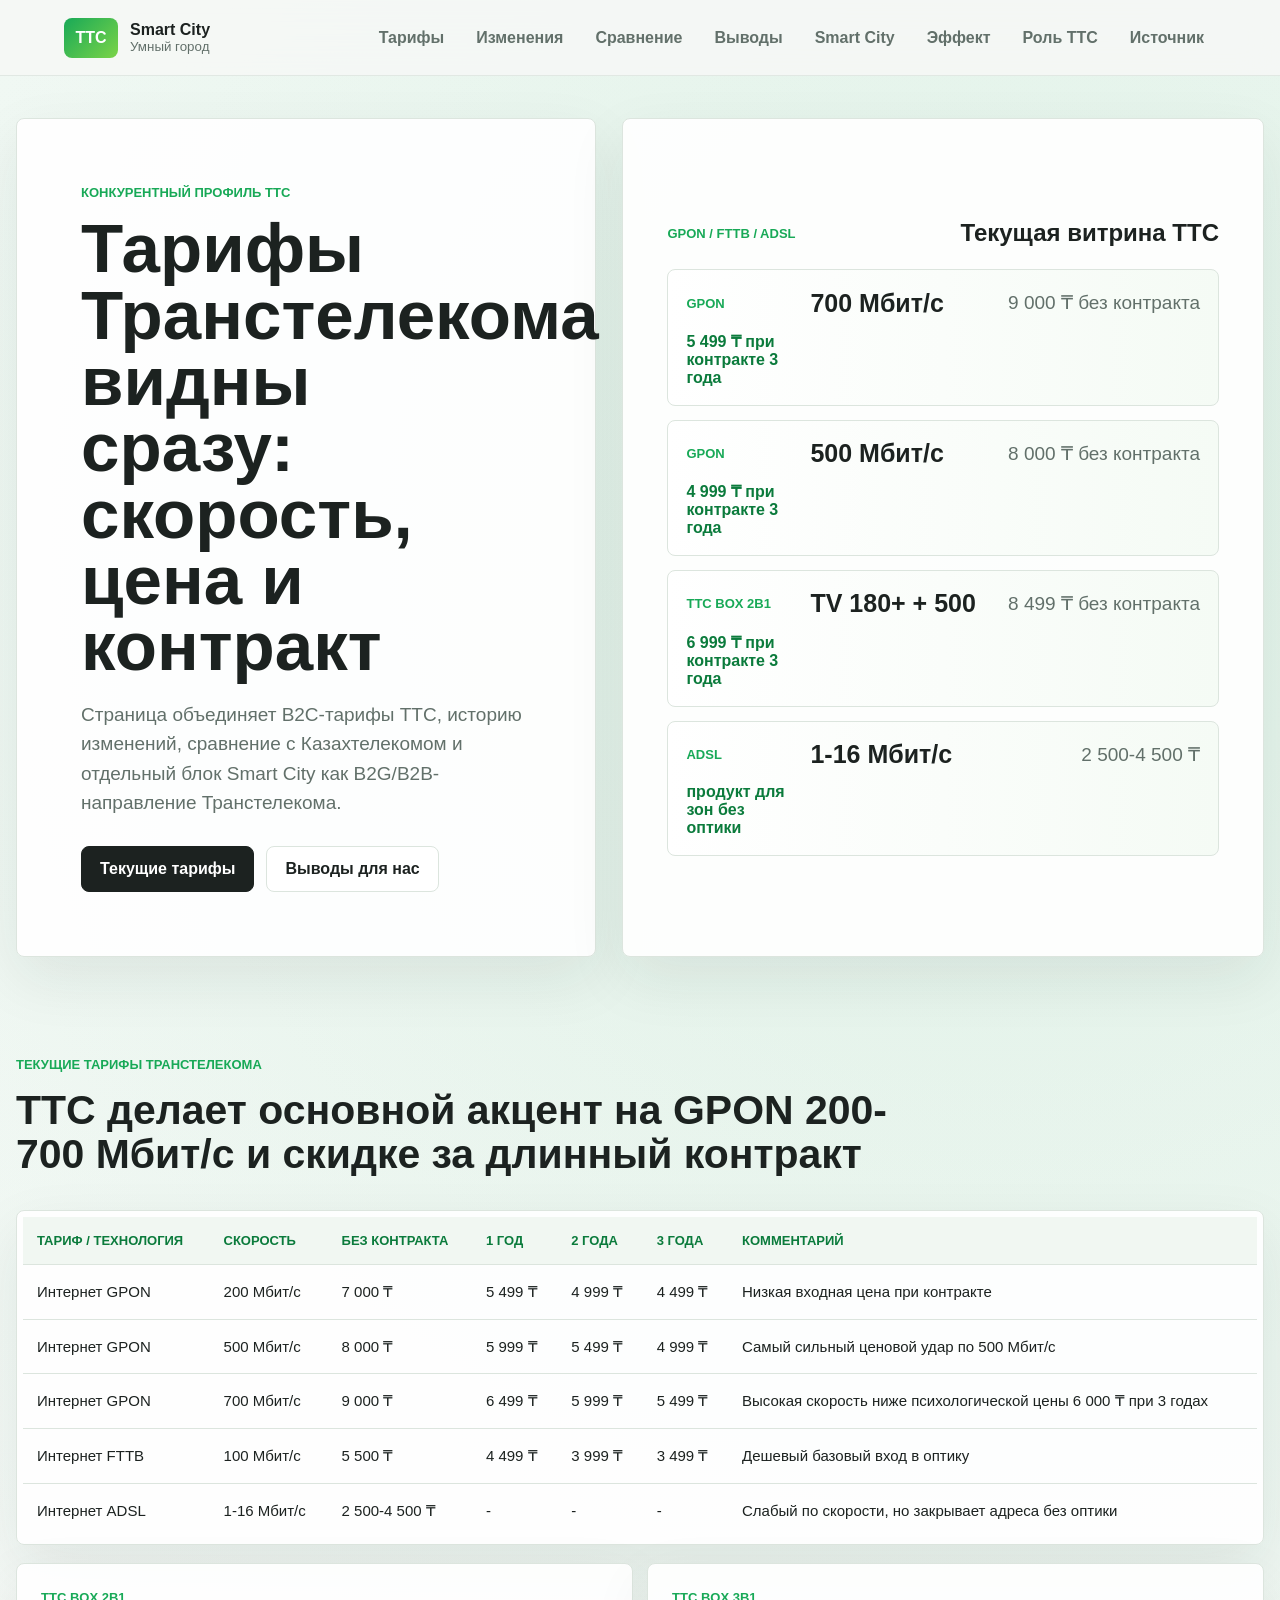
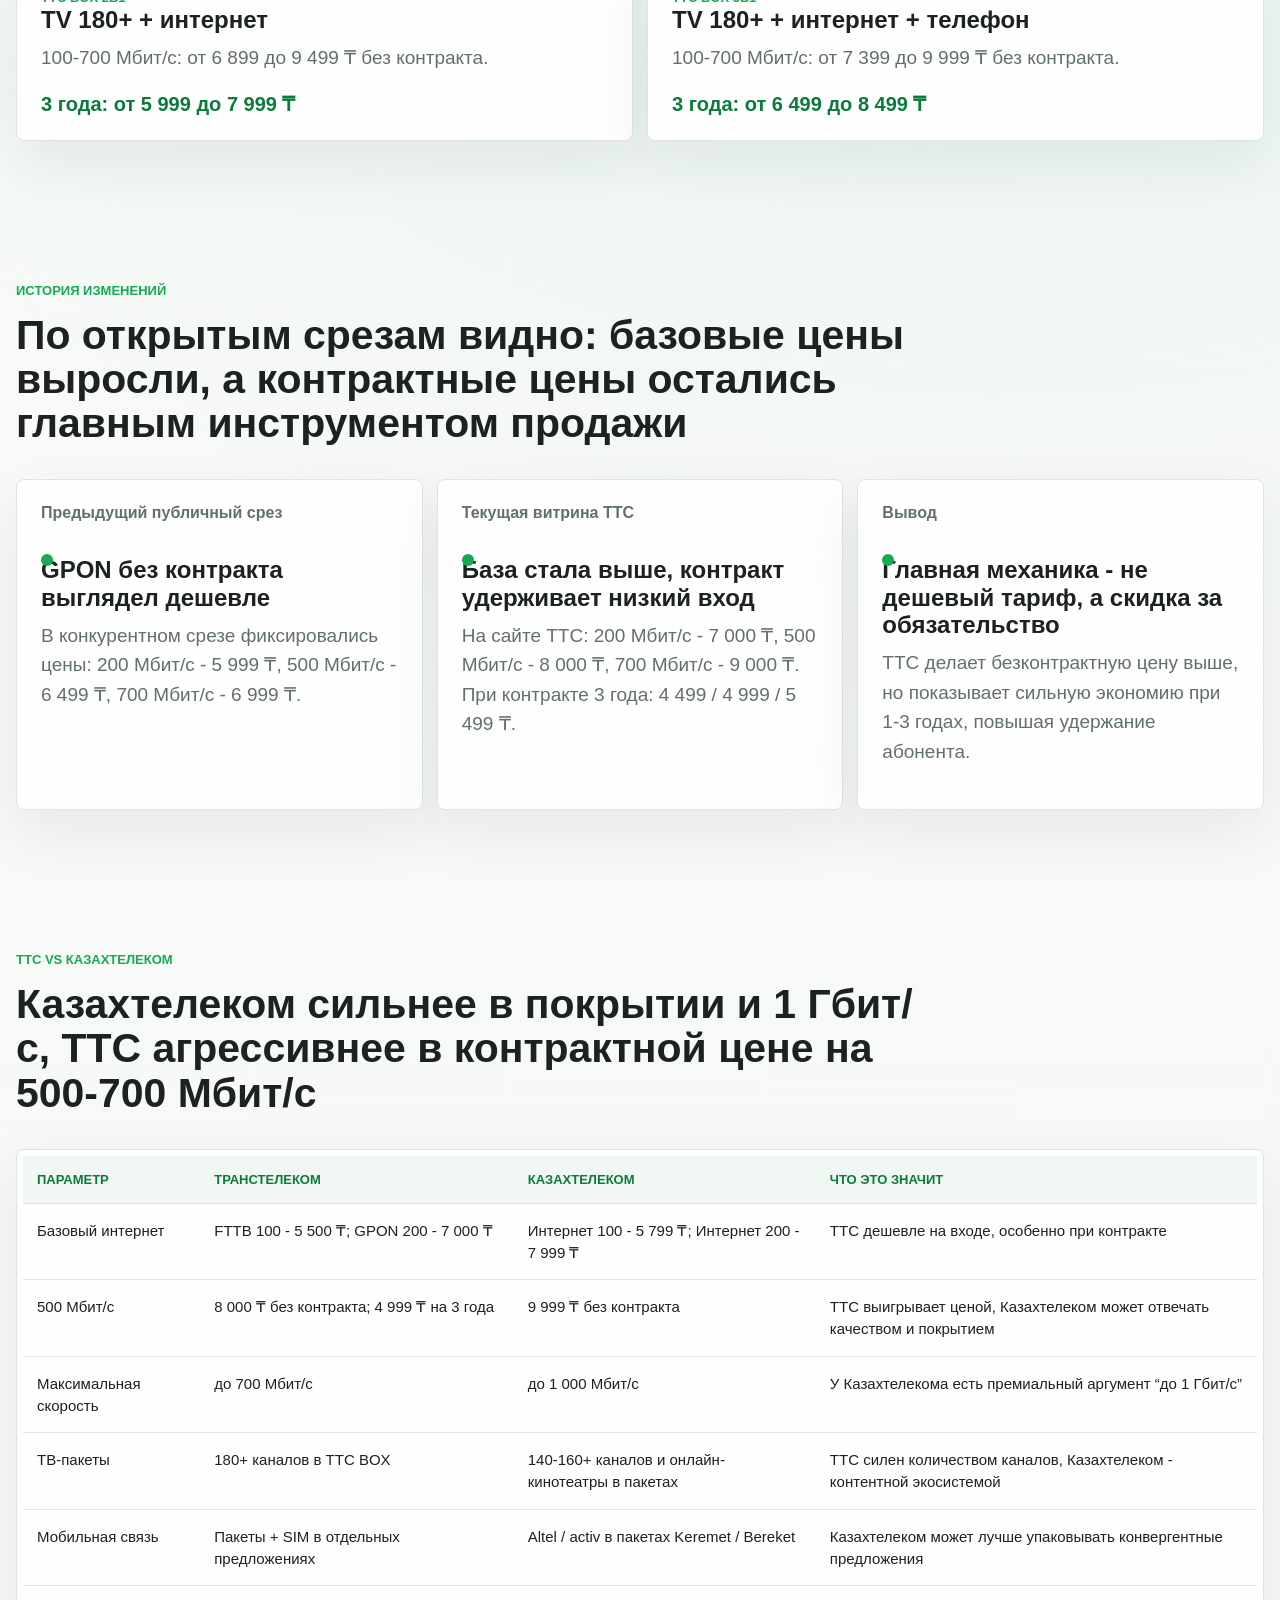
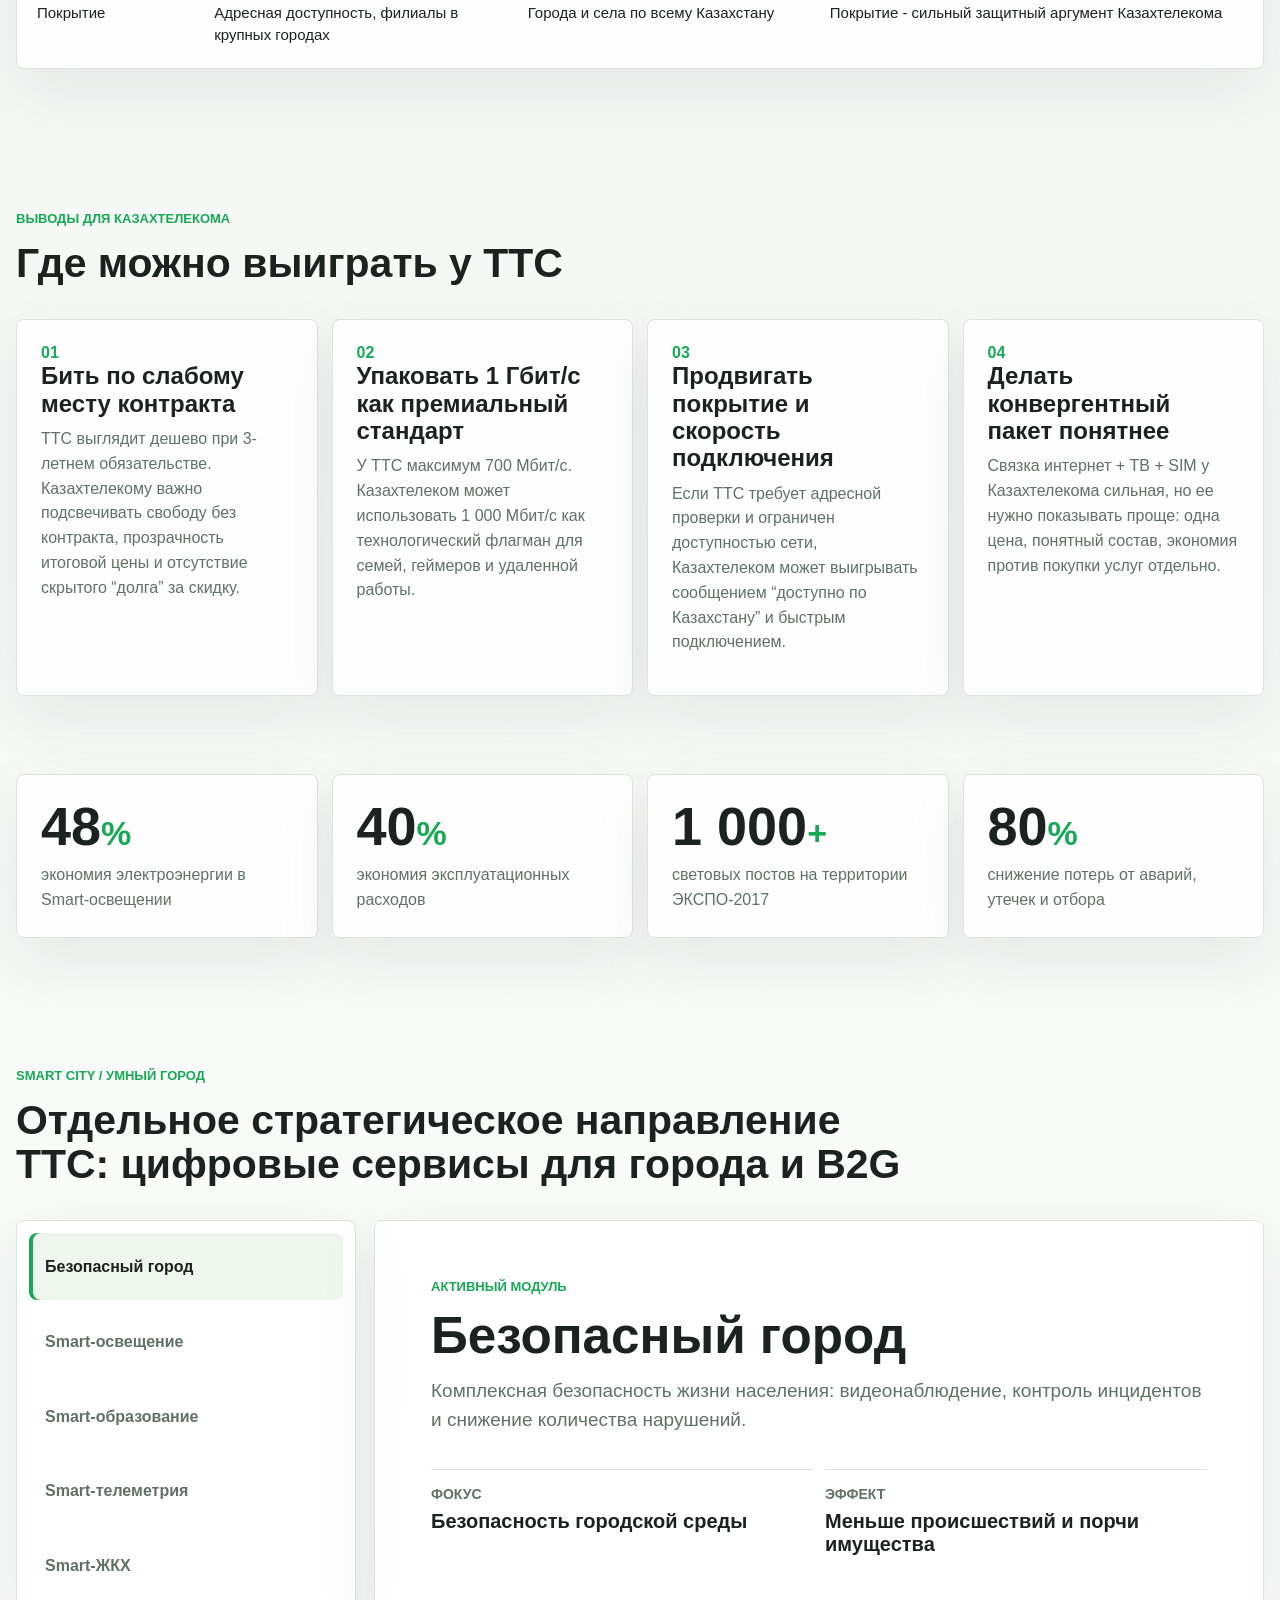
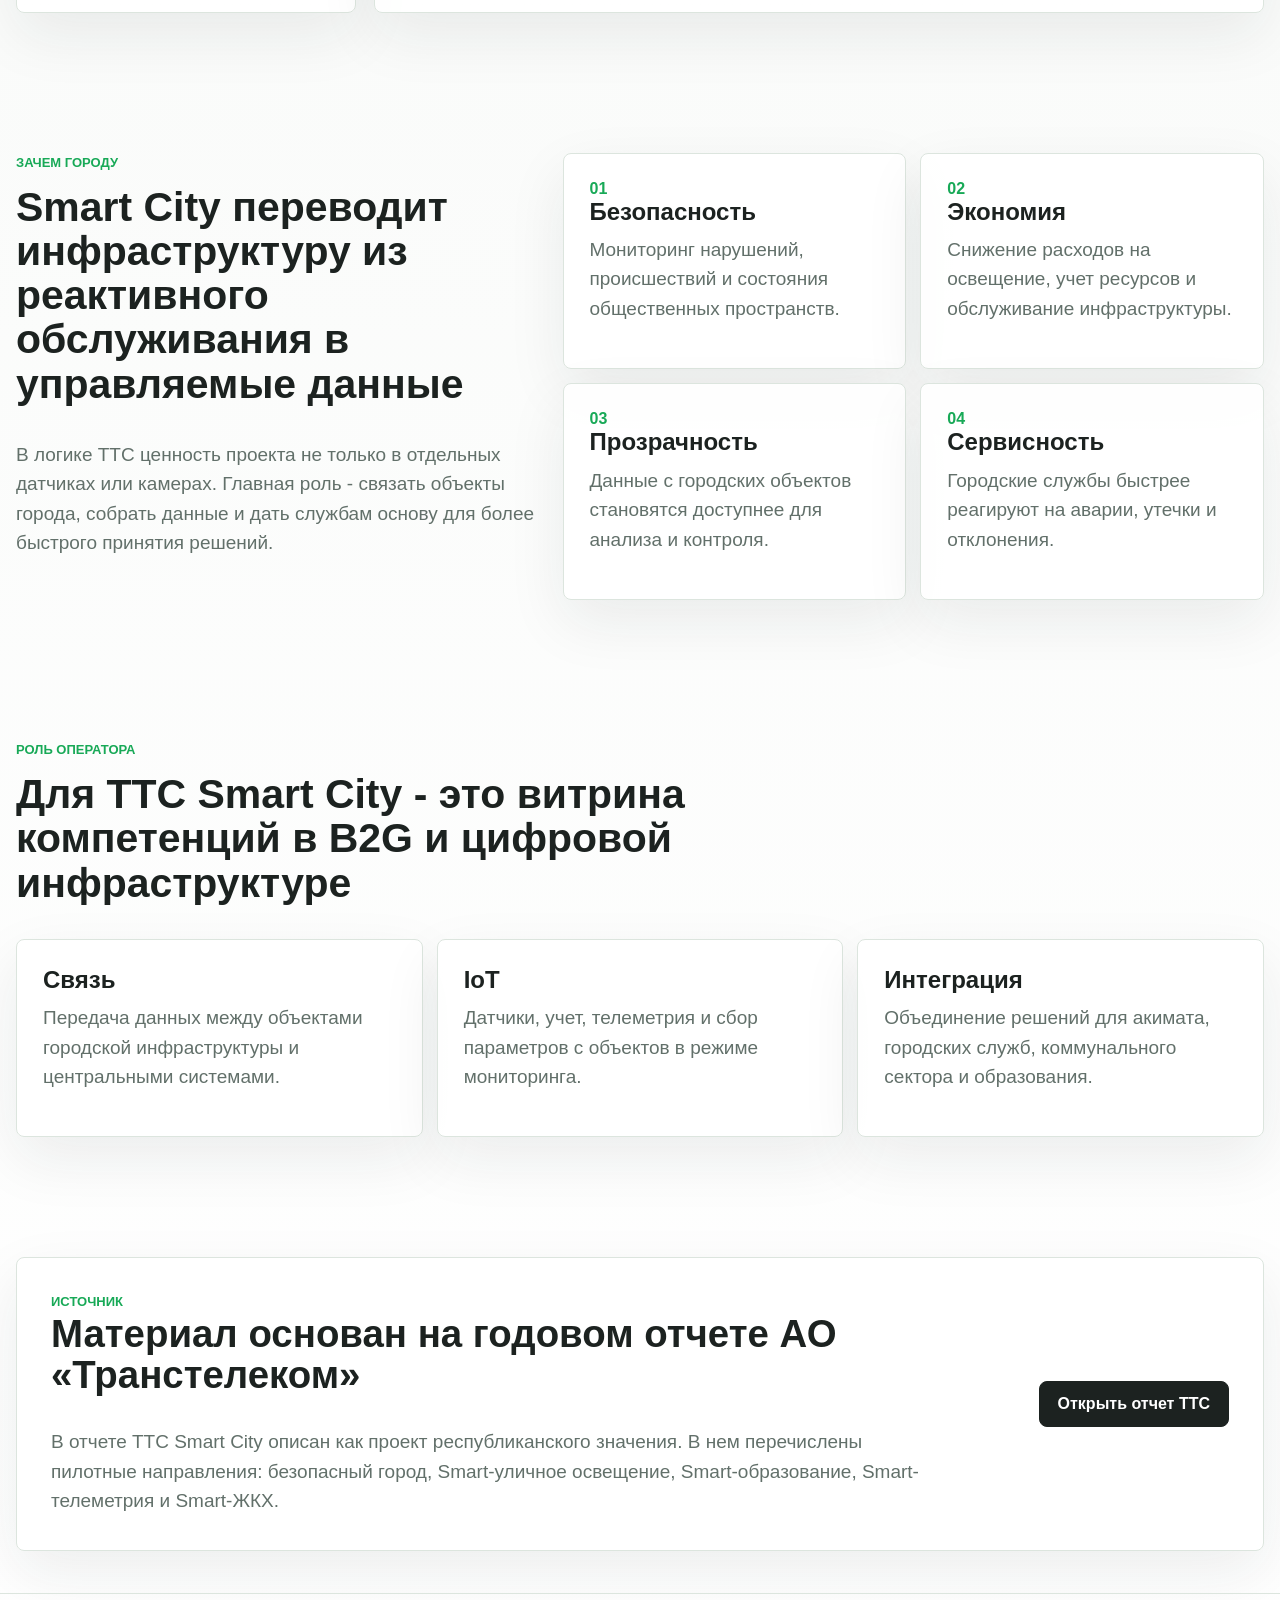
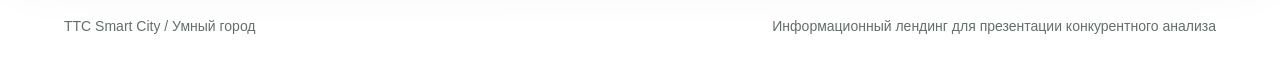
==== commit 0280b57e: "Add TTC tariff intelligence sections" ====
--- a/index.html
+++ b/index.html
@@ -17,7 +17,11 @@
       </span>
     </a>
     <nav class="nav" aria-label="Разделы сайта">
-      <a href="#modules">Модули</a>
+      <a href="#tariffs">Тарифы</a>
+      <a href="#history">Изменения</a>
+      <a href="#comparison">Сравнение</a>
+      <a href="#takeaways">Выводы</a>
+      <a href="#modules">Smart City</a>
       <a href="#impact">Эффект</a>
       <a href="#role">Роль TTC</a>
       <a href="#source">Источник</a>
@@ -27,39 +31,241 @@
   <main id="top">
     <section class="hero" aria-labelledby="hero-title">
       <div class="hero__copy">
-        <p class="eyebrow">АО «Транстелеком»</p>
-        <h1 id="hero-title">Smart City как цифровая инфраструктура для городской среды</h1>
+        <p class="eyebrow">Конкурентный профиль TTC</p>
+        <h1 id="hero-title">Тарифы Транстелекома видны сразу: скорость, цена и контракт</h1>
         <p>
-          Проект «Smart-city - Умный город» описан TTC как комплекс инновационных решений,
-          которые используют информационные и коммуникационные технологии для городских
-          служб, безопасности и инфраструктуры.
+          Страница объединяет B2C-тарифы TTC, историю изменений, сравнение с Казахтелекомом
+          и отдельный блок Smart City как B2G/B2B-направление Транстелекома.
         </p>
         <div class="hero__actions">
-          <a class="button button--primary" href="#modules">Посмотреть модули</a>
-          <a class="button button--ghost" href="#impact">Ключевые эффекты</a>
+          <a class="button button--primary" href="#tariffs">Текущие тарифы</a>
+          <a class="button button--ghost" href="#takeaways">Выводы для нас</a>
         </div>
       </div>
 
-      <div class="city-stage" aria-label="Схема умного города">
-        <div class="skyline" aria-hidden="true">
-          <span style="--h: 42%; --x: 6%;"></span>
-          <span style="--h: 66%; --x: 18%;"></span>
-          <span style="--h: 50%; --x: 31%;"></span>
-          <span style="--h: 78%; --x: 45%;"></span>
-          <span style="--h: 56%; --x: 60%;"></span>
-          <span style="--h: 70%; --x: 75%;"></span>
-          <span style="--h: 46%; --x: 88%;"></span>
+      <div class="tariff-spotlight" aria-label="Ключевые тарифы Транстелекома">
+        <div class="spotlight-head">
+          <span>GPON / FTTB / ADSL</span>
+          <strong>Текущая витрина TTC</strong>
         </div>
-        <div class="signal signal--one"></div>
-        <div class="signal signal--two"></div>
-        <div class="hub">
-          <strong>TTC</strong>
-          <span>data hub</span>
-        </div>
-        <div class="node node--camera">Видео</div>
-        <div class="node node--light">Свет</div>
-        <div class="node node--meter">Учет</div>
-        <div class="node node--school">Edu</div>
+        <article>
+          <span>GPON</span>
+          <strong>700 Мбит/с</strong>
+          <p>9 000 ₸ без контракта</p>
+          <em>5 499 ₸ при контракте 3 года</em>
+        </article>
+        <article>
+          <span>GPON</span>
+          <strong>500 Мбит/с</strong>
+          <p>8 000 ₸ без контракта</p>
+          <em>4 999 ₸ при контракте 3 года</em>
+        </article>
+        <article>
+          <span>TTC BOX 2в1</span>
+          <strong>TV 180+ + 500</strong>
+          <p>8 499 ₸ без контракта</p>
+          <em>6 999 ₸ при контракте 3 года</em>
+        </article>
+        <article>
+          <span>ADSL</span>
+          <strong>1-16 Мбит/с</strong>
+          <p>2 500-4 500 ₸</p>
+          <em>продукт для зон без оптики</em>
+        </article>
+      </div>
+    </section>
+
+    <section class="section" id="tariffs">
+      <div class="section__head">
+        <p class="eyebrow">Текущие тарифы Транстелекома</p>
+        <h2>TTC делает основной акцент на GPON 200-700 Мбит/с и скидке за длинный контракт</h2>
+      </div>
+      <div class="table-card">
+        <table>
+          <thead>
+            <tr>
+              <th>Тариф / технология</th>
+              <th>Скорость</th>
+              <th>Без контракта</th>
+              <th>1 год</th>
+              <th>2 года</th>
+              <th>3 года</th>
+              <th>Комментарий</th>
+            </tr>
+          </thead>
+          <tbody>
+            <tr>
+              <td>Интернет GPON</td>
+              <td>200 Мбит/с</td>
+              <td>7 000 ₸</td>
+              <td>5 499 ₸</td>
+              <td>4 999 ₸</td>
+              <td>4 499 ₸</td>
+              <td>Низкая входная цена при контракте</td>
+            </tr>
+            <tr>
+              <td>Интернет GPON</td>
+              <td>500 Мбит/с</td>
+              <td>8 000 ₸</td>
+              <td>5 999 ₸</td>
+              <td>5 499 ₸</td>
+              <td>4 999 ₸</td>
+              <td>Самый сильный ценовой удар по 500 Мбит/с</td>
+            </tr>
+            <tr>
+              <td>Интернет GPON</td>
+              <td>700 Мбит/с</td>
+              <td>9 000 ₸</td>
+              <td>6 499 ₸</td>
+              <td>5 999 ₸</td>
+              <td>5 499 ₸</td>
+              <td>Высокая скорость ниже психологической цены 6 000 ₸ при 3 годах</td>
+            </tr>
+            <tr>
+              <td>Интернет FTTB</td>
+              <td>100 Мбит/с</td>
+              <td>5 500 ₸</td>
+              <td>4 499 ₸</td>
+              <td>3 999 ₸</td>
+              <td>3 499 ₸</td>
+              <td>Дешевый базовый вход в оптику</td>
+            </tr>
+            <tr>
+              <td>Интернет ADSL</td>
+              <td>1-16 Мбит/с</td>
+              <td>2 500-4 500 ₸</td>
+              <td>-</td>
+              <td>-</td>
+              <td>-</td>
+              <td>Слабый по скорости, но закрывает адреса без оптики</td>
+            </tr>
+          </tbody>
+        </table>
+      </div>
+
+      <div class="package-grid" aria-label="Пакетные тарифы TTC BOX">
+        <article>
+          <span>TTC BOX 2в1</span>
+          <h3>TV 180+ + интернет</h3>
+          <p>100-700 Мбит/с: от 6 899 до 9 499 ₸ без контракта.</p>
+          <strong>3 года: от 5 999 до 7 999 ₸</strong>
+        </article>
+        <article>
+          <span>TTC BOX 3в1</span>
+          <h3>TV 180+ + интернет + телефон</h3>
+          <p>100-700 Мбит/с: от 7 399 до 9 999 ₸ без контракта.</p>
+          <strong>3 года: от 6 499 до 8 499 ₸</strong>
+        </article>
+      </div>
+    </section>
+
+    <section class="section" id="history">
+      <div class="section__head">
+        <p class="eyebrow">История изменений</p>
+        <h2>По открытым срезам видно: базовые цены выросли, а контрактные цены остались главным инструментом продажи</h2>
+      </div>
+      <div class="timeline">
+        <article>
+          <time>Предыдущий публичный срез</time>
+          <h3>GPON без контракта выглядел дешевле</h3>
+          <p>В конкурентном срезе фиксировались цены: 200 Мбит/с - 5 999 ₸, 500 Мбит/с - 6 499 ₸, 700 Мбит/с - 6 999 ₸.</p>
+        </article>
+        <article>
+          <time>Текущая витрина TTC</time>
+          <h3>База стала выше, контракт удерживает низкий вход</h3>
+          <p>На сайте TTC: 200 Мбит/с - 7 000 ₸, 500 Мбит/с - 8 000 ₸, 700 Мбит/с - 9 000 ₸. При контракте 3 года: 4 499 / 4 999 / 5 499 ₸.</p>
+        </article>
+        <article>
+          <time>Вывод</time>
+          <h3>Главная механика - не дешевый тариф, а скидка за обязательство</h3>
+          <p>TTC делает безконтрактную цену выше, но показывает сильную экономию при 1-3 годах, повышая удержание абонента.</p>
+        </article>
+      </div>
+    </section>
+
+    <section class="section" id="comparison">
+      <div class="section__head">
+        <p class="eyebrow">TTC vs Казахтелеком</p>
+        <h2>Казахтелеком сильнее в покрытии и 1 Гбит/с, TTC агрессивнее в контрактной цене на 500-700 Мбит/с</h2>
+      </div>
+      <div class="table-card">
+        <table>
+          <thead>
+            <tr>
+              <th>Параметр</th>
+              <th>Транстелеком</th>
+              <th>Казахтелеком</th>
+              <th>Что это значит</th>
+            </tr>
+          </thead>
+          <tbody>
+            <tr>
+              <td>Базовый интернет</td>
+              <td>FTTB 100 - 5 500 ₸; GPON 200 - 7 000 ₸</td>
+              <td>Интернет 100 - 5 799 ₸; Интернет 200 - 7 999 ₸</td>
+              <td>TTC дешевле на входе, особенно при контракте</td>
+            </tr>
+            <tr>
+              <td>500 Мбит/с</td>
+              <td>8 000 ₸ без контракта; 4 999 ₸ на 3 года</td>
+              <td>9 999 ₸ без контракта</td>
+              <td>TTC выигрывает ценой, Казахтелеком может отвечать качеством и покрытием</td>
+            </tr>
+            <tr>
+              <td>Максимальная скорость</td>
+              <td>до 700 Мбит/с</td>
+              <td>до 1 000 Мбит/с</td>
+              <td>У Казахтелекома есть премиальный аргумент “до 1 Гбит/с”</td>
+            </tr>
+            <tr>
+              <td>ТВ-пакеты</td>
+              <td>180+ каналов в TTC BOX</td>
+              <td>140-160+ каналов и онлайн-кинотеатры в пакетах</td>
+              <td>TTC силен количеством каналов, Казахтелеком - контентной экосистемой</td>
+            </tr>
+            <tr>
+              <td>Мобильная связь</td>
+              <td>Пакеты + SIM в отдельных предложениях</td>
+              <td>Altel / activ в пакетах Keremet / Bereket</td>
+              <td>Казахтелеком может лучше упаковывать конвергентные предложения</td>
+            </tr>
+            <tr>
+              <td>Покрытие</td>
+              <td>Адресная доступность, филиалы в крупных городах</td>
+              <td>Города и села по всему Казахстану</td>
+              <td>Покрытие - сильный защитный аргумент Казахтелекома</td>
+            </tr>
+          </tbody>
+        </table>
+      </div>
+    </section>
+
+    <section class="section takeaways-section" id="takeaways">
+      <div class="section__head">
+        <p class="eyebrow">Выводы для Казахтелекома</p>
+        <h2>Где можно выиграть у TTC</h2>
+      </div>
+      <div class="takeaway-grid">
+        <article>
+          <span>01</span>
+          <h3>Бить по слабому месту контракта</h3>
+          <p>TTC выглядит дешево при 3-летнем обязательстве. Казахтелекому важно подсвечивать свободу без контракта, прозрачность итоговой цены и отсутствие скрытого “долга” за скидку.</p>
+        </article>
+        <article>
+          <span>02</span>
+          <h3>Упаковать 1 Гбит/с как премиальный стандарт</h3>
+          <p>У TTC максимум 700 Мбит/с. Казахтелеком может использовать 1 000 Мбит/с как технологический флагман для семей, геймеров и удаленной работы.</p>
+        </article>
+        <article>
+          <span>03</span>
+          <h3>Продвигать покрытие и скорость подключения</h3>
+          <p>Если TTC требует адресной проверки и ограничен доступностью сети, Казахтелеком может выигрывать сообщением “доступно по Казахстану” и быстрым подключением.</p>
+        </article>
+        <article>
+          <span>04</span>
+          <h3>Делать конвергентный пакет понятнее</h3>
+          <p>Связка интернет + ТВ + SIM у Казахтелекома сильная, но ее нужно показывать проще: одна цена, понятный состав, экономия против покупки услуг отдельно.</p>
+        </article>
       </div>
     </section>
 
@@ -82,10 +288,10 @@
       </article>
     </section>
 
-    <section class="section" id="modules">
-      <div class="section__head">
-        <p class="eyebrow">Состав пилота</p>
-        <h2>В одном из районов Астаны TTC внедрил несколько направлений Smart City</h2>
+    <section class="section smart-city-section" id="modules">
+      <div class="section__head">
+        <p class="eyebrow">Smart City / Умный город</p>
+        <h2>Отдельное стратегическое направление TTC: цифровые сервисы для города и B2G</h2>
       </div>
 
       <div class="module-layout">
--- a/style.css
+++ b/style.css
@@ -118,11 +118,16 @@
 
 .hero__copy,
 .city-stage,
+.tariff-spotlight,
 .stats article,
 .module-card,
 .module-tabs,
+.table-card,
+.package-grid article,
+.timeline article,
 .impact-grid article,
 .role-grid article,
+.takeaway-grid article,
 .source-section {
   border: 1px solid var(--line);
   border-radius: 8px;
@@ -217,6 +222,164 @@
   background:
     linear-gradient(180deg, rgba(24, 169, 87, 0.06), transparent 42%),
     #fff;
+}
+
+.tariff-spotlight {
+  display: grid;
+  align-content: center;
+  gap: 14px;
+  padding: clamp(24px, 4vw, 44px);
+}
+
+.spotlight-head {
+  display: flex;
+  justify-content: space-between;
+  gap: 18px;
+  align-items: center;
+  margin-bottom: 8px;
+}
+
+.spotlight-head span,
+.tariff-spotlight article span,
+.package-grid span {
+  color: var(--green);
+  font-size: 13px;
+  font-weight: 900;
+  text-transform: uppercase;
+}
+
+.spotlight-head strong {
+  font-size: 24px;
+}
+
+.tariff-spotlight article {
+  display: grid;
+  grid-template-columns: 110px minmax(0, 1fr) auto;
+  gap: 14px;
+  align-items: center;
+  min-height: 92px;
+  border: 1px solid var(--line);
+  border-radius: 8px;
+  background: linear-gradient(90deg, #fff, #f5fbf5);
+  padding: 18px;
+}
+
+.tariff-spotlight article strong {
+  font-size: 25px;
+}
+
+.tariff-spotlight article p,
+.tariff-spotlight article em {
+  margin: 0;
+}
+
+.tariff-spotlight article em {
+  color: var(--green-dark);
+  font-style: normal;
+  font-weight: 850;
+}
+
+.table-card {
+  overflow-x: auto;
+  padding: 6px;
+}
+
+table {
+  width: 100%;
+  min-width: 920px;
+  border-collapse: collapse;
+}
+
+th,
+td {
+  border-bottom: 1px solid var(--line);
+  padding: 16px 14px;
+  text-align: left;
+  vertical-align: top;
+}
+
+th {
+  background: #f1f7f2;
+  color: var(--green-dark);
+  font-size: 13px;
+  text-transform: uppercase;
+}
+
+td {
+  color: var(--ink);
+  font-size: 15px;
+  line-height: 1.45;
+}
+
+tbody tr:last-child td {
+  border-bottom: 0;
+}
+
+.package-grid,
+.timeline,
+.takeaway-grid {
+  display: grid;
+  gap: 14px;
+  margin-top: 18px;
+}
+
+.package-grid {
+  grid-template-columns: repeat(2, minmax(0, 1fr));
+}
+
+.package-grid article,
+.timeline article,
+.takeaway-grid article {
+  padding: 24px;
+}
+
+.package-grid strong {
+  color: var(--green-dark);
+  font-size: 20px;
+}
+
+.timeline {
+  grid-template-columns: repeat(3, minmax(0, 1fr));
+}
+
+.timeline article {
+  position: relative;
+  min-height: 260px;
+}
+
+.timeline article::before {
+  content: "";
+  position: absolute;
+  left: 24px;
+  top: 74px;
+  width: 12px;
+  height: 12px;
+  border-radius: 50%;
+  background: var(--green);
+}
+
+.timeline time {
+  display: block;
+  margin-bottom: 34px;
+  color: var(--muted);
+  font-weight: 900;
+}
+
+.takeaways-section {
+  padding-top: 80px;
+}
+
+.takeaway-grid {
+  grid-template-columns: repeat(4, minmax(0, 1fr));
+}
+
+.takeaway-grid span {
+  color: var(--green);
+  font-weight: 900;
+}
+
+.takeaway-grid p {
+  font-size: 16px;
 }
 
 .city-stage::before {
@@ -523,8 +686,11 @@
 
   .stats,
   .module-layout,
+  .package-grid,
+  .timeline,
   .impact-grid,
-  .role-grid {
+  .role-grid,
+  .takeaway-grid {
     grid-template-columns: 1fr;
   }
 
@@ -568,6 +734,14 @@
     font-size: 14px;
   }
 
+  .tariff-spotlight article {
+    grid-template-columns: 1fr;
+  }
+
+  .spotlight-head {
+    display: block;
+  }
+
   .stats strong {
     font-size: 44px;
   }
